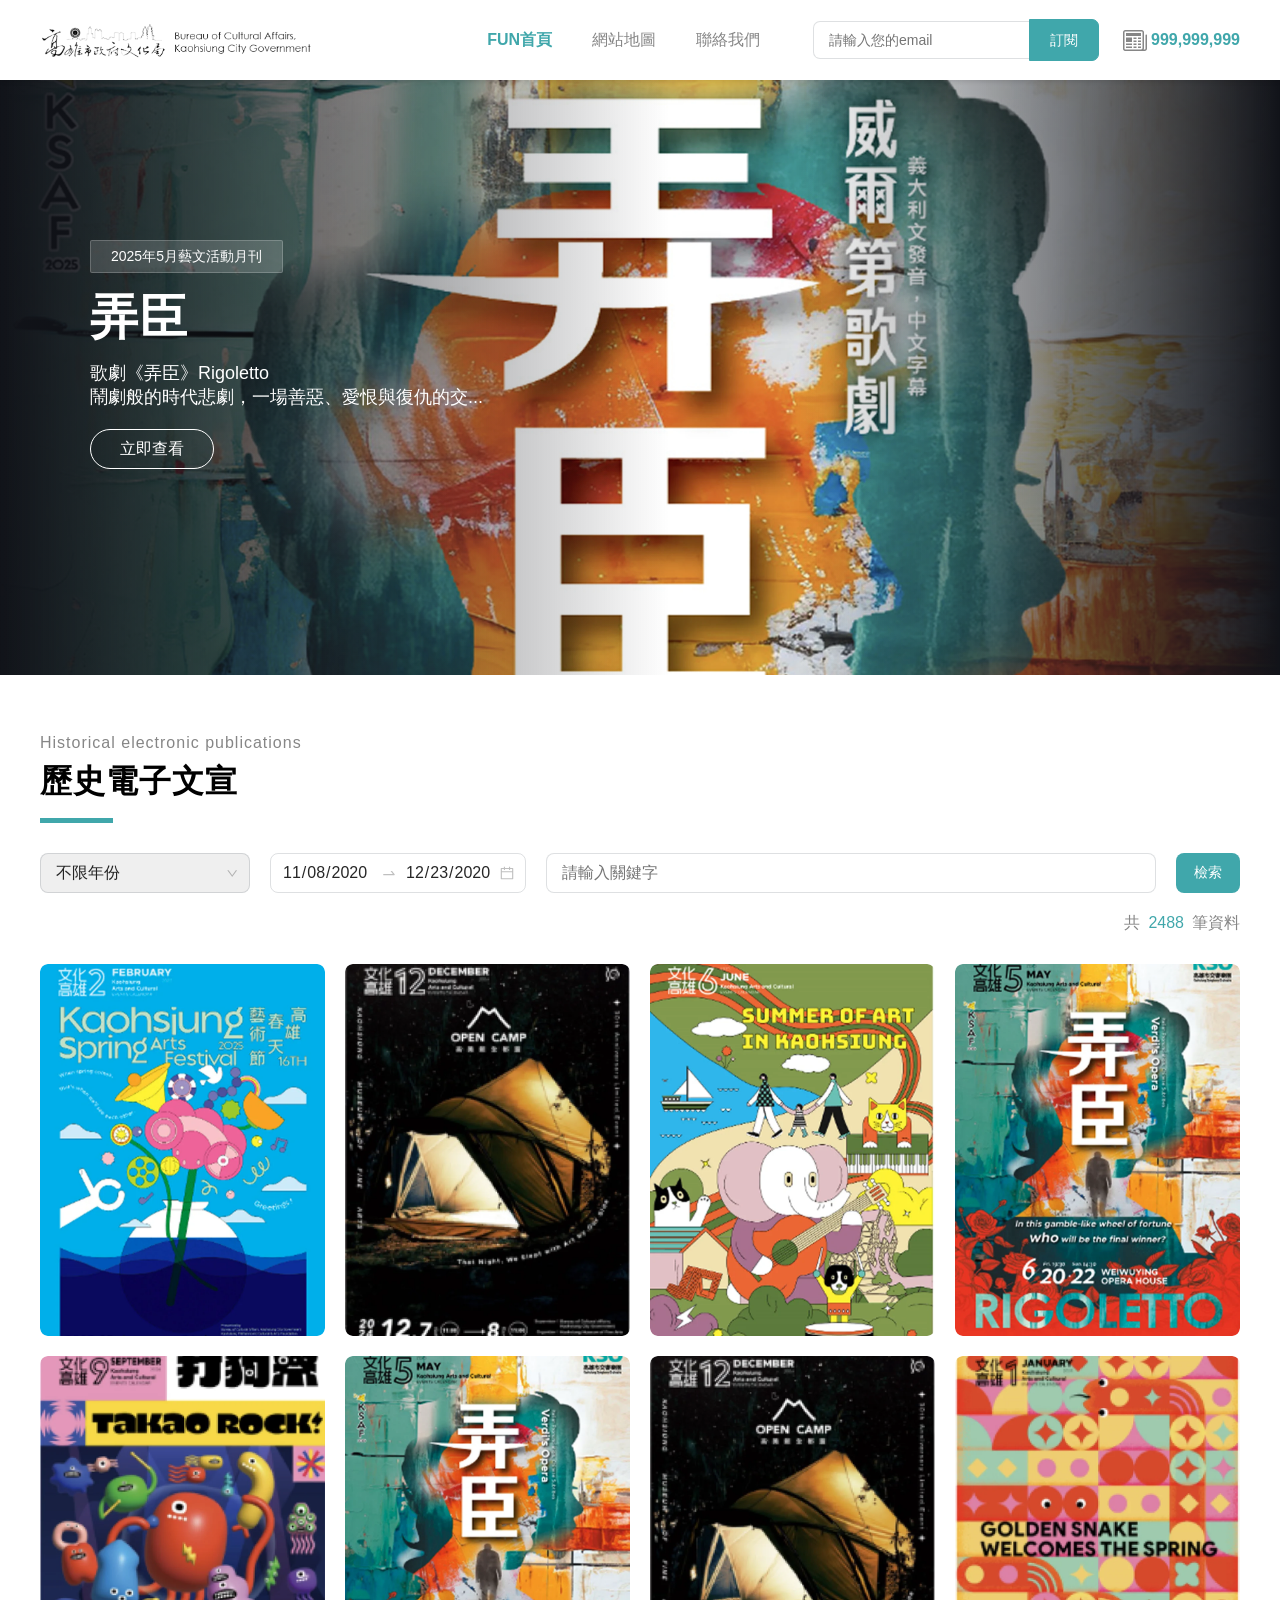
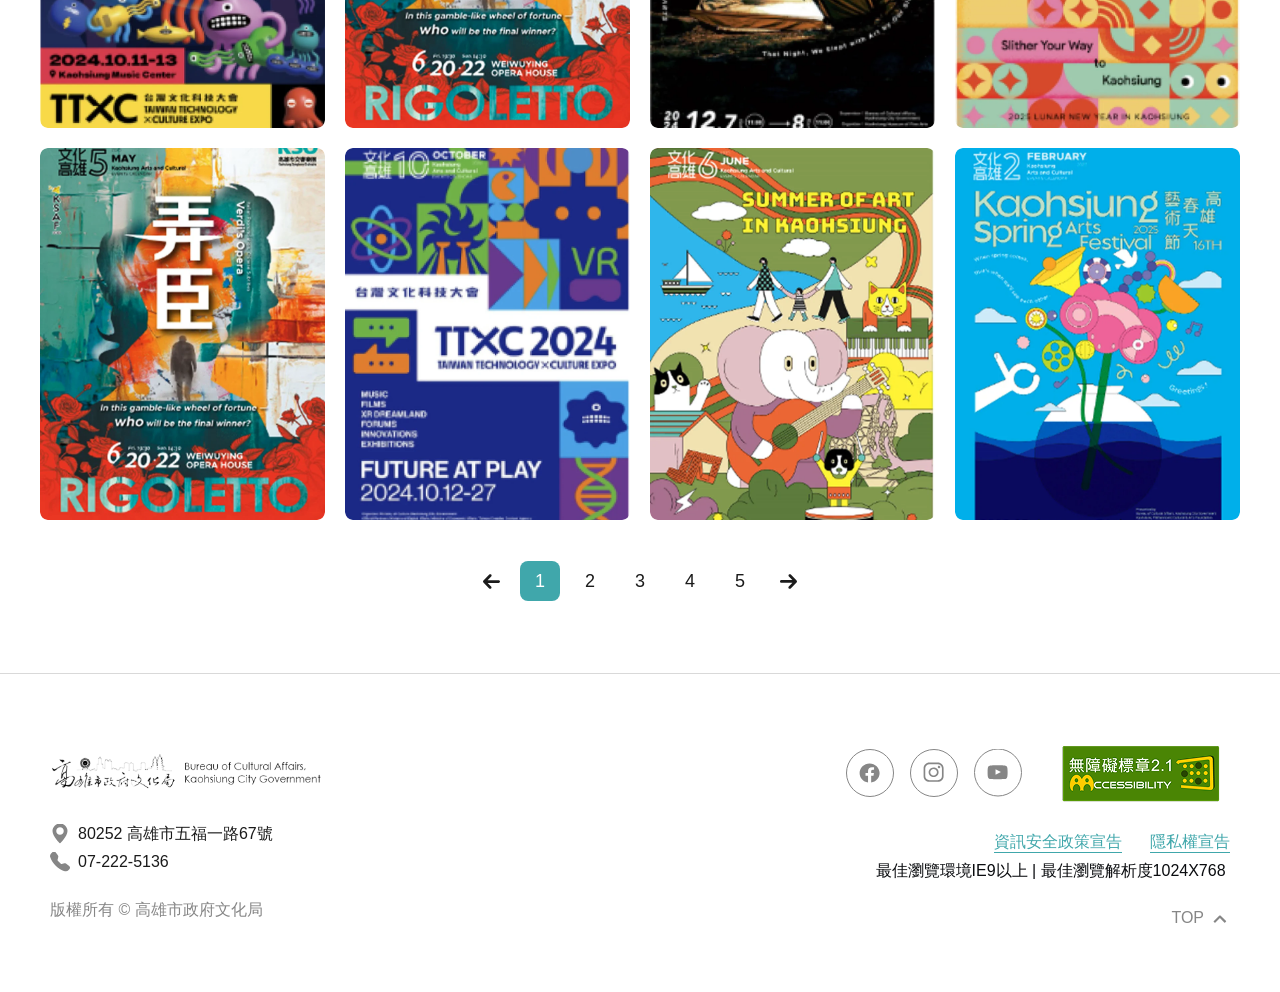
==== index.html @ 2464b33d "first commit" ====
<!DOCTYPE html>
<html lang="zh-Hant">
  <head>
    <meta charset="UTF-8">
    <meta http-equiv="X-UA-Compatible" content="IE=edge">
    <meta name="viewport" content="width=device-width, initial-scale=1.0">
    <!-- <link rel="icon" href="/assets/favicon.ico"> -->
    <title>高雄市政府文化局</title>
    <!-- 字體 -->
    <link rel="preconnect" href="https://fonts.googleapis.com">
    <link rel="preconnect" href="https://fonts.gstatic.com" crossorigin>
    <link href="https://fonts.googleapis.com/css2?family=Inter:ital,opsz,wght@0,14..32,100..900;1,14..32,100..900&family=Noto+Sans+TC:wght@100..900&display=swap" rel="stylesheet">
    <!-- 共用樣式 -->
    <link rel="stylesheet" href="/assets/css/style.css">
    <!-- swiper -->
    <link rel="stylesheet" href="/assets/css/swiper-bundle.min.css">
    <script src="/assets/js/swiper-bundle.min.js"></script>
  </head>
  <noscript>您的瀏覽器不支援JavaScript功能，若網頁功能無法正常使用時，請開啟瀏覽器JavaScript狀態</noscript>
  <body>
    <div class="hps_view">
      <!-- header -->
      <div class="main_header">
        <div class="header_container">
          <div class="header_logo">
            <a href="/">
              <img src="./assets/images/logo.webp" alt="高雄市政府文化局">
            </a>
          </div>
          <div class="header_right">
            <nav>
              <a class="header_right_text">FUN首頁</a>
              <a>網站地圖</a>
              <a>聯絡我們</a>
            </nav>
            <div class="header_right_button">
              <input type="text" placeholder="請輸入您的email">
              <button>訂閱</button>
            </div>
            <div class="header_right_newspaper">
              <img src="/assets/images/newspaper.svg" alt="">
              <p>999,999,999</p>
            </div>
          </div>
        </div>
        
      
        <!-- mobile menu -->
        
      </div>

      <!-- main -->
      <div class="index_main main">
        <!-- banner -->
        <div class="banner_container">
          <div class="banner_info">
            <div class="banner_info_content">
              <div class="info_type">2025年5月藝文活動月刊</div>
              <h1 class="info_title">弄臣</h1>
              <p class="info_content">歌劇《弄臣》Rigoletto<br>鬧劇般的時代悲劇，一場善惡、愛恨與復仇的交...</p>
              <button class="info_button">立即查看</button>
            </div>
            <div class="banner-pagination"></div>
          </div>
          <div class="banner-swiper">
            <div class="banner_swiper_wrapper swiper-wrapper">
              <div class="banner_swiper_slide swiper-slide">
                <img src="/assets/images/banner.webp" alt="banner">
              </div>
              <div class="banner_swiper_slide swiper-slide">
                <img src="/assets/images/banner.webp" alt="banner">
              </div>
              <div class="banner_swiper_slide swiper-slide">
                <img src="/assets/images/banner.webp" alt="banner">
              </div>
              <div class="banner_swiper_slide swiper-slide">
                <img src="/assets/images/banner.webp" alt="banner">
              </div>
              <div class="banner_swiper_slide swiper-slide">
                <img src="/assets/images/banner.webp" alt="banner">
              </div>
            </div>
          </div>
          <div class="banner_cover"></div>
        </div>
        <!-- main content -->
        <div class="main_content">
          <!-- title -->
          <div class="main_content_title">
            <p>Historical electronic publications</p>
            <h1>歷史電子文宣</h1>
            <div class="wire"></div>
          </div>
          <!-- search -->
          <div class="main_content_search">
            <div class="main_content_search_option">
              <select class="search_select" name="year" id="year">
                <option value="">不限年份</option>
                <option value="2020">2020</option>
                <option value="2021">2021</option>
                <option value="2022">2022</option>
                <option value="2023">2023</option>
                <option value="2024">2024</option>
                <option value="2025">2025</option>
              </select>
              <div class="search_date_range">
                <input class="search_date" name="start_date" id="start_date" type="date" value="2020-11-08">
                <img class="swap_icon" src="/assets/images/swap-right.svg" alt="swap">
                <input class="search_date" name="end_date" id="end_date" type="date" value="2020-12-23">
                <img class="calendar_icon" src="/assets/images/calendar.svg" alt="swap">
              </div>
              <input class="search_keyword" name="keyword" id="keyword" type="text" value="" placeholder="請輸入關鍵字">
              <button class="search_button">檢索</button>
            </div>
            <div class="main_content_search_total">
              共<span>2488</span>筆資料
            </div>
          </div>
          <!-- result list -->
          <div class="main_content_result">
            <div class="main_content_result_item">
              <img src="/assets/images/list_example_1.webp" alt="result_item">
              <div class="result_item_info">
                <div class="result_item_info_title">2025年5月藝文活動月刊</div>
                <div class="result_item_info_content">
                  <div class="result_item_info_content_col">
                    <img src="/assets/images/person-fill.svg" alt="date">
                    <p>114/05/28</p>
                  </div>
                  <div class="result_item_info_content_col">
                    <img src="/assets/images/newspaper-white.svg" alt="amount">
                    <p>200,000</p>
                  </div>
                </div>
                <button class="result_item_info_button">立即查看</button>
              </div>
            </div>
            <div class="main_content_result_item">
              <img src="/assets/images/list_example_5.webp" alt="result_item">
              <div class="result_item_info">
                <div class="result_item_info_title">2025年5月藝文活動月刊</div>
                <div class="result_item_info_content">
                  <div class="result_item_info_content_col">
                    <img src="/assets/images/person-fill.svg" alt="date">
                    <p>114/05/28</p>
                  </div>
                  <div class="result_item_info_content_col">
                    <img src="/assets/images/newspaper-white.svg" alt="amount">
                    <p>200,000</p>
                  </div>
                </div>
                <button class="result_item_info_button">立即查看</button>
              </div>
            </div>
            <div class="main_content_result_item">
              <img src="/assets/images/list_example_2.webp" alt="result_item">
              <div class="result_item_info">
                <div class="result_item_info_title">2025年5月藝文活動月刊</div>
                <div class="result_item_info_content">
                  <div class="result_item_info_content_col">
                    <img src="/assets/images/person-fill.svg" alt="date">
                    <p>114/05/28</p>
                  </div>
                  <div class="result_item_info_content_col">
                    <img src="/assets/images/newspaper-white.svg" alt="amount">
                    <p>200,000</p>
                  </div>
                </div>
                <button class="result_item_info_button">立即查看</button>
              </div>
            </div>
            <div class="main_content_result_item">
              <img src="/assets/images/list_example_3.webp" alt="result_item">
              <div class="result_item_info">
                <div class="result_item_info_title">2025年5月藝文活動月刊</div>
                <div class="result_item_info_content">
                  <div class="result_item_info_content_col">
                    <img src="/assets/images/person-fill.svg" alt="date">
                    <p>114/05/28</p>
                  </div>
                  <div class="result_item_info_content_col">
                    <img src="/assets/images/newspaper-white.svg" alt="amount">
                    <p>200,000</p>
                  </div>
                </div>
                <button class="result_item_info_button">立即查看</button>
              </div>
            </div>
            <div class="main_content_result_item">
              <img src="/assets/images/list_example_4.webp" alt="result_item">
              <div class="result_item_info">
                <div class="result_item_info_title">2025年5月藝文活動月刊</div>
                <div class="result_item_info_content">
                  <div class="result_item_info_content_col">
                    <img src="/assets/images/person-fill.svg" alt="date">
                    <p>114/05/28</p>
                  </div>
                  <div class="result_item_info_content_col">
                    <img src="/assets/images/newspaper-white.svg" alt="amount">
                    <p>200,000</p>
                  </div>
                </div>
                <button class="result_item_info_button">立即查看</button>
              </div>
            </div>
            <div class="main_content_result_item">
              <img src="/assets/images/list_example_3.webp" alt="result_item">
              <div class="result_item_info">
                <div class="result_item_info_title">2025年5月藝文活動月刊</div>
                <div class="result_item_info_content">
                  <div class="result_item_info_content_col">
                    <img src="/assets/images/person-fill.svg" alt="date">
                    <p>114/05/28</p>
                  </div>
                  <div class="result_item_info_content_col">
                    <img src="/assets/images/newspaper-white.svg" alt="amount">
                    <p>200,000</p>
                  </div>
                </div>
                <button class="result_item_info_button">立即查看</button>
              </div>
            </div>
            <div class="main_content_result_item">
              <img src="/assets/images/list_example_5.webp" alt="result_item">
              <div class="result_item_info">
                <div class="result_item_info_title">2025年5月藝文活動月刊</div>
                <div class="result_item_info_content">
                  <div class="result_item_info_content_col">
                    <img src="/assets/images/person-fill.svg" alt="date">
                    <p>114/05/28</p>
                  </div>
                  <div class="result_item_info_content_col">
                    <img src="/assets/images/newspaper-white.svg" alt="amount">
                    <p>200,000</p>
                  </div>
                </div>
                <button class="result_item_info_button">立即查看</button>
              </div>
            </div>
            <div class="main_content_result_item">
              <img src="/assets/images/list_example_6.webp" alt="result_item">
              <div class="result_item_info">
                <div class="result_item_info_title">2025年5月藝文活動月刊</div>
                <div class="result_item_info_content">
                  <div class="result_item_info_content_col">
                    <img src="/assets/images/person-fill.svg" alt="date">
                    <p>114/05/28</p>
                  </div>
                  <div class="result_item_info_content_col">
                    <img src="/assets/images/newspaper-white.svg" alt="amount">
                    <p>200,000</p>
                  </div>
                </div>
                <button class="result_item_info_button">立即查看</button>
              </div>
            </div>
            <div class="main_content_result_item">
              <img src="/assets/images/list_example_3.webp" alt="result_item">
              <div class="result_item_info">
                <div class="result_item_info_title">2025年5月藝文活動月刊</div>
                <div class="result_item_info_content">
                  <div class="result_item_info_content_col">
                    <img src="/assets/images/person-fill.svg" alt="date">
                    <p>114/05/28</p>
                  </div>
                  <div class="result_item_info_content_col">
                    <img src="/assets/images/newspaper-white.svg" alt="amount">
                    <p>200,000</p>
                  </div>
                </div>
                <button class="result_item_info_button">立即查看</button>
              </div>
            </div>
            <div class="main_content_result_item">
              <img src="/assets/images/list_example_7.webp" alt="result_item">
              <div class="result_item_info">
                <div class="result_item_info_title">2025年5月藝文活動月刊</div>
                <div class="result_item_info_content">
                  <div class="result_item_info_content_col">
                    <img src="/assets/images/person-fill.svg" alt="date">
                    <p>114/05/28</p>
                  </div>
                  <div class="result_item_info_content_col">
                    <img src="/assets/images/newspaper-white.svg" alt="amount">
                    <p>200,000</p>
                  </div>
                </div>
                <button class="result_item_info_button">立即查看</button>
              </div>
            </div>
            <div class="main_content_result_item">
              <img src="/assets/images/list_example_2.webp" alt="result_item">
              <div class="result_item_info">
                <div class="result_item_info_title">2025年5月藝文活動月刊</div>
                <div class="result_item_info_content">
                  <div class="result_item_info_content_col">
                    <img src="/assets/images/person-fill.svg" alt="date">
                    <p>114/05/28</p>
                  </div>
                  <div class="result_item_info_content_col">
                    <img src="/assets/images/newspaper-white.svg" alt="amount">
                    <p>200,000</p>
                  </div>
                </div>
                <button class="result_item_info_button">立即查看</button>
              </div>
            </div>
            <div class="main_content_result_item">
              <img src="/assets/images/list_example_1.webp" alt="result_item">
              <div class="result_item_info">
                <div class="result_item_info_title">2025年5月藝文活動月刊</div>
                <div class="result_item_info_content">
                  <div class="result_item_info_content_col">
                    <img src="/assets/images/person-fill.svg" alt="date">
                    <p>114/05/28</p>
                  </div>
                  <div class="result_item_info_content_col">
                    <img src="/assets/images/newspaper-white.svg" alt="amount">
                    <p>200,000</p>
                  </div>
                </div>
                <button class="result_item_info_button">立即查看</button>
              </div>
            </div>
          </div>

          <!-- pagination -->
          <div class="common_pagination">
            <a href="javascript:;" class="prev_page">
              <img src="/assets/images/prev.svg" alt="arrow">
            </a>
            <a href="javascript:;" class="active">1</a>
            <a href="javascript:;">2</a>
            <a href="javascript:;">3</a>
            <a href="javascript:;">4</a>
            <a href="javascript:;">5</a>
            <a href="javascript:;" class="next_page">
              <img src="/assets/images/next.svg" alt="arrow">
            </a>
          </div>
        </div>
      </div>
      
      <!-- footer -->
      <div class="main_footer">
        <div class="main_footer_container">
          <!-- left -->
          <div class="main_footer_left">
            <a href="/"><img class="main_footer_left_logo" src="/assets/images/logo.webp" alt="logo"></a>
            <div class="main_footer_left_info">
              <a href="https://maps.app.goo.gl/xng8h5YG975ax1Xh9" target="_blank" class="main_footer_left_info_item">
                <img src="/assets/images/map.svg" alt="location">
                <p>80252 高雄市五福一路67號</p>
              </a>
              <a href="tel:07-222-5136" class="main_footer_left_info_item">
                <img src="/assets/images/telephone.svg" alt="phone">
                <p>07-222-5136</p>
              </a>
            </div>
            <p class="main_footer_left_copyright">版權所有 © 高雄市政府文化局</p>
          </div>
          <!-- right -->
          <div class="main_footer_right">
            <div class="platform">
              <a href="javascript:;" target="_blank"><img src="/assets/images/fb.svg" alt="facebook"></a>
              <a href="javascript:;" target="_blank"><img src="/assets/images/ig.svg" alt="instagram"></a>
              <a href="javascript:;" target="_blank"><img src="/assets/images/youtube.svg" alt="youtube"></a>
              <a href="javascript:;" target="_blank"><img src="/assets/images/AA.png" alt="aa" class="aa_logo"></a>
            </div>
            <div>
              <div class="link">
                <a href="javascript:;">資訊安全政策宣告</a>
                <a href="javascript:;">隱私權宣告</a>
              </div>
              <div class="ps">最佳瀏覽環境IE9以上 | 最佳瀏覽解析度1024X768 </div>
            </div>
            <a class="back_top" href="javascript:;" onclick="backToTop()">
              TOP
              <img src="/assets/images/angle-up.svg" alt="back_top">
            </a>
          </div>
        </div>
      </div>
    </div>
    <script>
      // Banner 輪播圖
      var BannerSwiper = new Swiper ('.banner-swiper', {
        loop: true,
        autoplay: true,
        allowTouchMove: false,
        speed: 1000,
        delay: 5000,
        pagination: {
          el: '.banner-pagination',
          clickable:true
        },
      }) 
    </script>
    <!-- jquery  -->
    <script src="https://code.jquery.com/jquery-3.6.3.min.js" integrity="sha256-pvPw+upLPUjgMXY0G+8O0xUf+/Im1MZjXxxgOcBQBXU=" crossorigin="anonymous"></script>
    <!-- 共用方法 -->
    <script src="/assets/js/common.js"></script>
  </body>
</html>
---- assets/css/style.css ----
@font-face {
  font-family: NotoSansTC;
  src: url('../font/NotoSansTC.ttf');
}

html{
  overflow-x: hidden;
  scroll-behavior: smooth;
  font-size: 1rem;
}

* {
  margin: 0;
  padding: 0;
  box-sizing: border-box;
  font-family: 'NotoSansTC',  sans-serif;
  color: #101211;
  
}

img {
  width: 100%;
  vertical-align: middle;
  object-fit: cover;
}
input,select{
  user-select: none;
  outline: none;
}
button{
  outline: none;
  border: none;
  box-shadow: none;
  background: none;
}

a, .cursor,button{
  user-select: none;
  cursor: pointer;
  text-decoration: none;
}
a:hover, .cursor:hover, button:hover{
  opacity: .8;
}
a:active, .cursor:active, button:active{
  opacity: .6;
}

.hps_view {
  width: 100%;
  margin: auto;
  background-color: #fff;
  min-height: 100vh;
  display: flex;
  flex-direction: column;
}
.headerView{
  position: sticky;
  top: 0;
  left: 0;
  z-index: 99;
}

.limit_width{
  width: 100%;
  max-width: 110rem;  
  margin: 0 auto;
}

@media (max-width: 1830px) {
  .limit_width{
    width: calc(100% - 3.75rem);
    margin: 0 1.875rem;
  } 
}
@media (max-width: 768px) {
  .limit_width{
    width: calc(100% - 2rem);
    margin: 0 1rem;
  } 
}

/* animation */
@-webkit-keyframes fadeInDown {
  from {
    transform: translate3d(0, -100%, 0);
  }
  to {
    transform: translate3d(0, 0, 0);
  }
}

@keyframes fadeInDown {
  from {
    transform: translate3d(0, -100%, 0);
  }
  to {
    transform: translate3d(0, 0, 0);
  }
}
.fadeInDown {
  -webkit-animation-name: fadeInDown;
  animation-name: fadeInDown;
  -webkit-animation-duration: 0.5s;
  animation-duration: 0.5s;
  -webkit-animation-fill-mode: both;
  animation-fill-mode: both;
}

@-webkit-keyframes fadeOutDown {
  from {
    transform: translate3d(0, 0, 0);
  }
  to {
    transform: translate3d(0, -100%, 0);
  }
}

@keyframes fadeOutDown {
  from {
    transform: translate3d(0, 0, 0);
  }
  to {
    transform: translate3d(0, -100%, 0);
  }
}
.fadeOutDown {
  -webkit-animation-name: fadeOutDown;
  animation-name: fadeOutDown;
  -webkit-animation-duration: 0.5s;
  animation-duration: 0.5s;
  -webkit-animation-fill-mode: both;
  animation-fill-mode: both;
}


/* header */
.main_header{
  position: sticky;
  box-shadow: 0px 2px 4px 0px rgba(0, 0, 0, 0.10);
  width: 100%;
  top: 0;
  z-index: 99;
  background-color: #fff;
}
.header_container{
  padding: 17.5px 40px;
  width: 100%;
  margin: 0 auto;
  max-width: 1440px;
  display: flex;
  align-items: center;
  justify-content: space-between;
}
.header_logo{
  width: 273px;
}
.header_right{
  display: flex;
  align-items: center;
}
.header_right nav{
  display: flex;
  gap: 40px;
}
.header_right nav a{
  font-size: 16px;
  line-height: 22px;
  font-weight: 400;
  letter-spacing: -2%;
  color: #868686;
}
.header_right .header_right_text{
  font-size: 16px;
  line-height: 22px;
  font-weight: 700;
  color: #40A7AB;
}
.header_right .header_right_button{
  display: flex;
  margin: 0 24px 0 53px;
  width: 286px;
  border-radius: 8px;
  justify-content: space-between;
  background: #FFFFFF1A;
  align-items: center;

}
.header_right .header_right_button input{
  border: none;
  padding: 10px 15px;
  font-size: 14px;
  font-weight: 500;
  line-height: 100%;
  border: 1px solid #27344126;
  border-right: none;
  flex: 1;
  border-radius: 7px 0 0 7px;
}
.header_right .header_right_button button{
  border: none;  
  background: #40A7AB;
  padding: 10px 15px;
  border-radius: 0 7px 7px 0;
  font-size: 14px;
  font-weight: 500;
  line-height: 100%;
  color: #FFFFFF;
  width: 70px;
  height: 42px;
  border: 1px solid #40A7AB;
}
.header_right .header_right_newspaper{
  display: flex;
  gap: 4px;
  align-items: center;
}
.header_right .header_right_newspaper img{
  width: 24px;
  height: 24px;
}
.header_right .header_right_newspaper p{
  font-size: 16px;
  line-height: 100%;
  font-weight: 700;
  color: #40A7AB;
}








/* main */
.main_content{
  max-width: 1200px;
  margin: 0 auto;
  padding: 60px 0;
}
.banner_container{
  position: relative;
  user-select: none;
  max-height: 750px;
  overflow: hidden;
}
.banner_info{
  position: absolute;
  top: 0;
  left: 0;
  width: 669px;
  height: 100%;
  background: linear-gradient(270deg, rgba(17, 19, 25, 0) 0%, #111319 100%);
  z-index: 2;
  padding-left: 90px;
  padding-top: 160px;
}
.banner_info_content{
  color: #FFFFFF;
  display: flex;
  flex-direction: column;
  gap: 20px;
  margin-bottom: 98px;
  width: 400px;
}
.banner_info_content .info_type{
  font-size: 14px;
  font-weight: 500;
  line-height: 31px;
  padding: 0 20px;
  width: fit-content;
  color: #FFFFFF;
  background: rgba(255, 255, 255, 0.16);
  border-radius: 2px;
  border: 1px solid rgba(255, 255, 255, 0.2);
}
.banner_info_content .info_title{
  font-size: 48px;
  line-height: 48px;
  font-weight: 600;
  letter-spacing: 1px;
  color: #FFFFFF;
}
.banner_info_content .info_content{  
  font-size: 18px;
  font-weight: 500;
  color: #FFFFFF;
}
.banner_info_content .info_button{
  width: 124px;
  height: 40px;
  border-radius: 50px;
  border: 1px solid #FFFFFF;
  background: transparent;
  color: #FFFFFF;
  font-size: 16px;
  font-weight: 500;
}
.banner_cover{
  position: absolute;
  top: 0;
  right: 0;
  width: 482px;
  height: 100%;
  background: linear-gradient(90deg, rgba(17, 19, 25, 0) 0%, #111319 100%);
  z-index: 2;
}

.banner-pagination .swiper-pagination-bullet{
  opacity: 1;
  background: rgba(255, 255, 255, 0.3);
  border-radius: 4px;
}
.banner-pagination .swiper-pagination-bullet-active{
  background: #40A7AB;
  width: 16px;
}





.main_content .main_content_title{
  margin-bottom: 30px;
}
.main_content .main_content_title  p{
  font-size: 16px;
  line-height: 100%;
  font-weight: 400;
  letter-spacing: 1px;
  color: #868686;
}
.main_content .main_content_title h1{
  font-size: 32px;
  line-height: 44px;
  font-weight: 600;
  letter-spacing: 1px;
  color: #000000;
  margin: 8px 0 15px;
}
.main_content .main_content_title .wire{
  width: 73px;
  height: 5px;
  background: #40A7AB;
}


.main_content .main_content_search{

}
.main_content .main_content_search_option{
  display: flex;
  gap: 20px;
  align-items: center;
  justify-content: space-between;
}
.main_content .main_content_search_option input,.main_content .main_content_search_option select{
  border: 1px solid #27344126;
  border-radius: 8px;
  padding: 0 15px;
  appearance: none;
  font-size: 16px;
  height: 40px;
  color: rgba(0, 0, 0, 0.85);
}

.main_content .main_content_search_option select {
  background-image: url('../images/angle-down.svg');
  background-repeat: no-repeat;
  background-position: right 12px center;
  background-size: 16px;
}
.main_content .main_content_search_option .search_select{
  min-width: 210px;
}

.main_content .main_content_search_option .search_date_range{
  display: flex;
  align-items: center;
  justify-content: center;
  border: 1px solid #27344126;
  border-radius: 8px;
  height: 40px;
  width: 256px;
}
.main_content .main_content_search_option .search_date_range .swap_icon{
  width: 16px;
  height: 16px;
  margin: 0 8px;
}
.main_content .main_content_search_option .search_date_range .calendar_icon{
  width: 14px;
  margin-left: 4px;
}
.main_content .main_content_search_option .search_date_range input{
  border: none;
  padding: 0;
  appearance: none;
  width: 91px;
  height: 38px;
}
.main_content .main_content_search_option .search_keyword{
  flex: 1;
}
.search_button{
  width: 64px;
  height: 40px;
  border-radius: 8px;
  background: #40A7AB;
  color: #FFFFFF;
  font-size: 14px;
  font-weight: 500;
}
input[type="date"]::-webkit-calendar-picker-indicator {
  opacity: 0;
  display: none;
}
.main_content_search .main_content_search_total{
  font-size: 16px;
  color: #868686;
  width: fit-content;
  margin: 20px 0 0 auto;
}
.main_content_search .main_content_search_total span{
  color: #40A7AB;
  margin: 0 8px;
}

.main_content_result{
  margin: 30px 0;
  display: grid;
  grid-template-columns: repeat(4, 1fr);
  gap: 20px;
}
.main_content_result .main_content_result_item{
  border-radius: 8px;
  position: relative;
  overflow: hidden;
}
.main_content_result .main_content_result_item .result_item_info{
  position: absolute;
  bottom: 0;
  left: 0;
  width: 100%;
  height: 100%;
  background: rgba(0, 0, 0, 0.5);
  z-index: 2;
  display: none;
  flex-direction: column;
  align-items: center;
  justify-content: center;
  gap: 10px;
}
.main_content_result .main_content_result_item .result_item_info .result_item_info_title{
  font-size: 16px;
  line-height: 24px;
  font-weight: 700;
  color: #FFFFFF;
}

.main_content_result .main_content_result_item .result_item_info .result_item_info_content{
  display: flex;
  align-items: center;
  justify-content: center;
  gap: 4px;
}
.main_content_result .main_content_result_item .result_item_info .result_item_info_content img {
  width: 20px;
  height: 20px;
}
.main_content_result .main_content_result_item .result_item_info .result_item_info_content p {
  flex: 1;
  text-align: center;
  font-size: 12px;
  font-weight: 500;
  color: #FFFFFF;
}
.main_content_result .main_content_result_item .result_item_info .result_item_info_content .result_item_info_content_col{
  display: flex;
  align-items: center;
  justify-content: center;
  gap: 4px;
  font-size: 16px;
  line-height: 100%;
  font-weight: 500;
  color: #FFFFFF;
  width: 100px;
}
.main_content_result .main_content_result_item .result_item_info .result_item_info_button{
  width: 124px;
  margin: 10px auto 0;
  height: 40px;
  border-radius: 100px;
  border: 1px solid #FFFFFF;
  background: rgba(64, 167, 171, 0.2);
  color: #FFFFFF;
}
.main_content_result .main_content_result_item:hover .result_item_info{
  display: flex;
}



/* pagination */
.common_pagination{
  display: flex;
  align-items: center;
  justify-content: center;
  gap: 10px;
  height: 63px;
}
.common_pagination a{
  width: 40px;
  height: 40px;
  font-size: 18px;
  line-height: 100%;
  font-weight: 500;
  display: flex;
  align-items: center;
  justify-content: center;
  color: #1B1B1B;
  border-radius: 8px
}
.common_pagination a.active{
  background-color: #40A7AB;
  color: #fff;
}
.common_pagination .prev_page, .common_pagination .next_page{
  width: 37px;
}

.main_footer{
  border-top: 1px solid #D9D9D9;
  width: 100%;
}
.main_footer_container{
  width: 100%;
  max-width: 1440px;
  margin: 0 auto;

  padding: 64px 50px;
  display: flex;
  align-items: center;
  justify-content: space-between;
}
.main_footer .main_footer_left{
  display: flex;
  align-items: flex-start;
  flex-direction: column;
  gap: 30px;
}
.main_footer .main_footer_left .main_footer_left_logo{
  width: 273px;
}
.main_footer .main_footer_left .main_footer_left_info{
  display: flex;
  flex-direction: column;
  gap: 8px;
}
.main_footer .main_footer_left .main_footer_left_info_item{
  display: flex;
  align-items: center;
  gap: 8px;
}
.main_footer .main_footer_left .main_footer_left_info_item img{
  width: 20px;
  height: 20px;
}
.main_footer .main_footer_left .main_footer_left_info_item p{
  font-size: 16px;
  line-height: 100%;
  font-weight: 500;
  color: #1B1B1B;
}
.main_footer .main_footer_left .main_footer_left_copyright{
  font-size: 16px;
  line-height: 100%;
  color: #868686;
}

.main_footer .main_footer_right{
  display: flex;
  align-items: flex-end;
  flex-direction: column;
  gap: 26px;
}
.main_footer .main_footer_right .platform{
  display: flex;
  align-items: center;
  gap: 16px;
}
.main_footer .main_footer_right .platform img{
  width: 48px;
  height: 48px;
}
.main_footer .main_footer_right .platform .aa_logo{
  width: 182px;
  height: 70px;
  margin-left: 10px;
}
.main_footer .main_footer_right .link{
  display: flex;
  align-items: flex-end;
  justify-content: flex-end;
  gap: 28px;
  margin-bottom: 8px;
  width: 100%;
}
.main_footer .main_footer_right .link a{
  font-size: 16px;
  font-weight: 500;
  line-height: 100%;
  color: #40A7AB;
  padding-bottom: 2px;
  border-bottom: 1px solid #40A7AB;
}
.main_footer .main_footer_right .ps{
  font-size: 16px;
  font-weight: 500;
  color: #0A0C0F;
}
.main_footer .main_footer_right .back_top{
  display: flex;
  align-items: center;
  color: #868686;
  font-size: 16px;
  font-weight: 500;
  gap: 6px;
}
.main_footer .main_footer_right .back_top img {
  width: 20px;
  height: 20px;
}
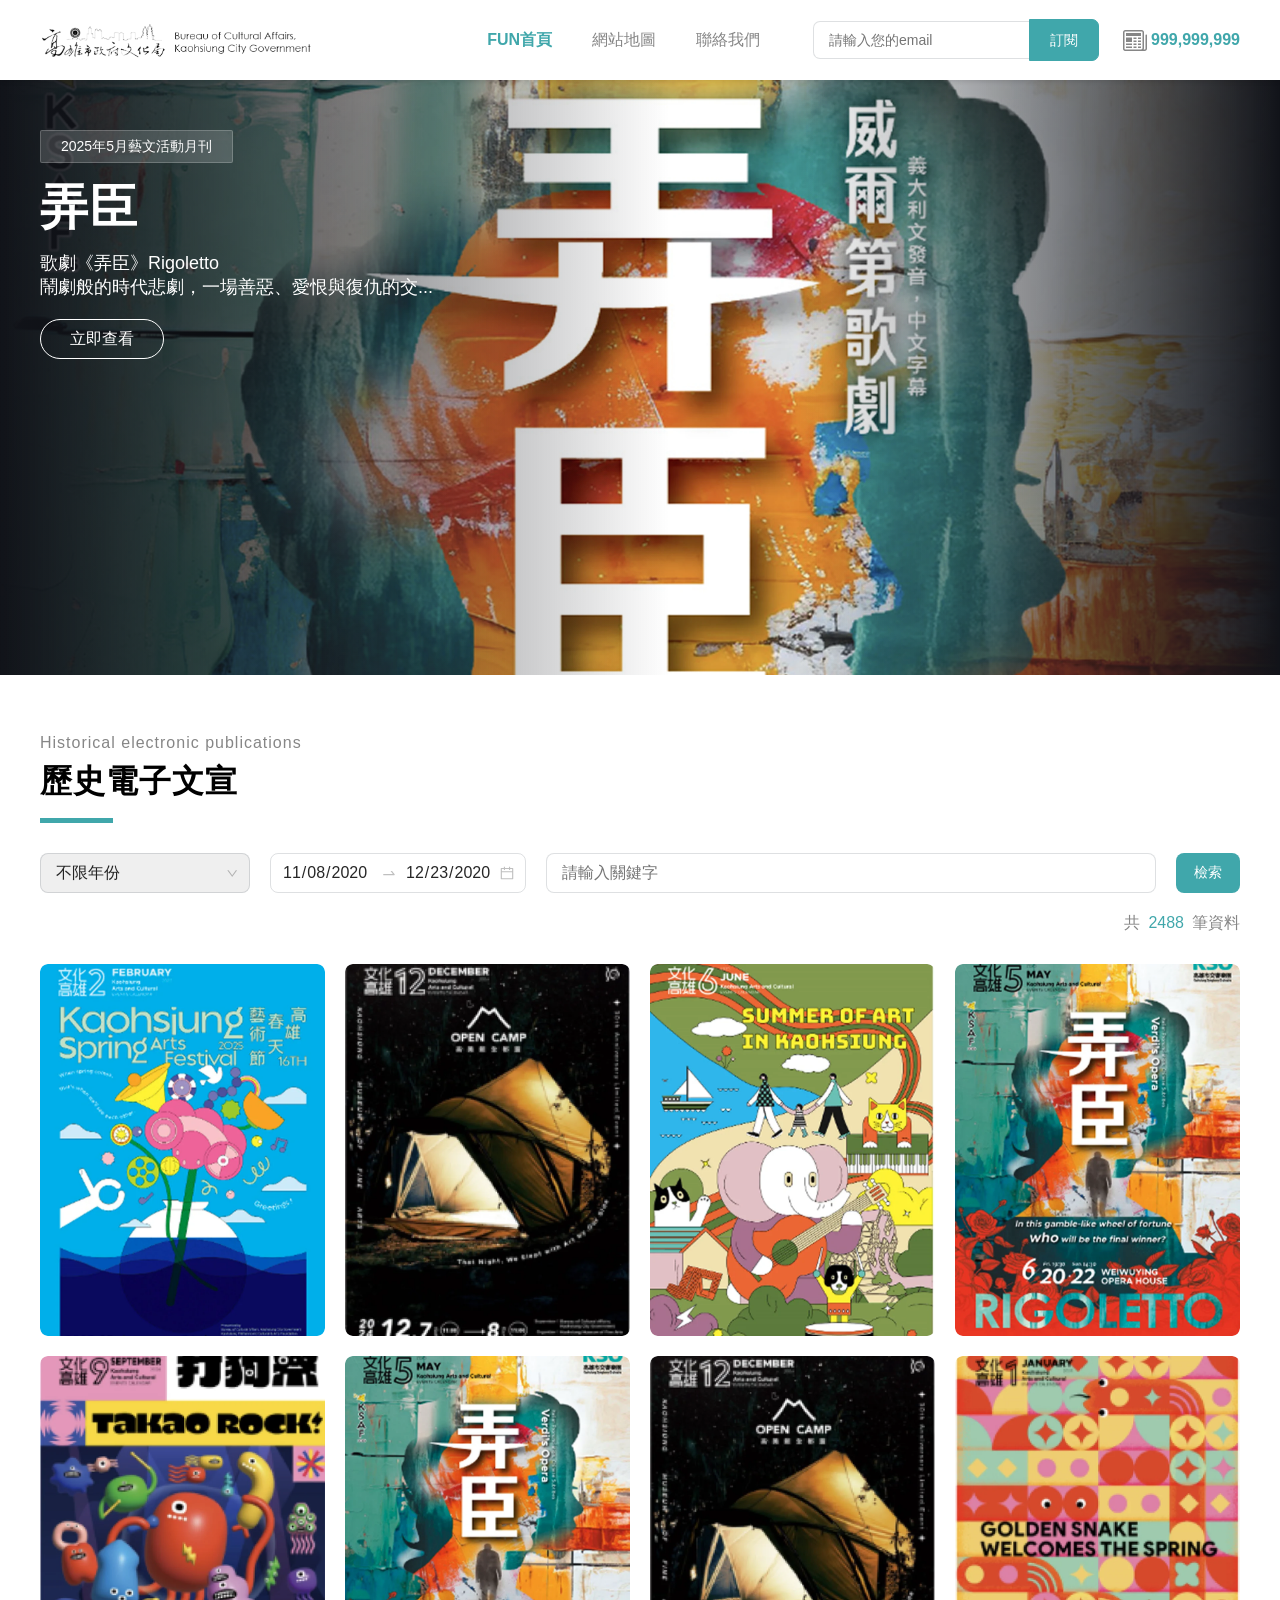
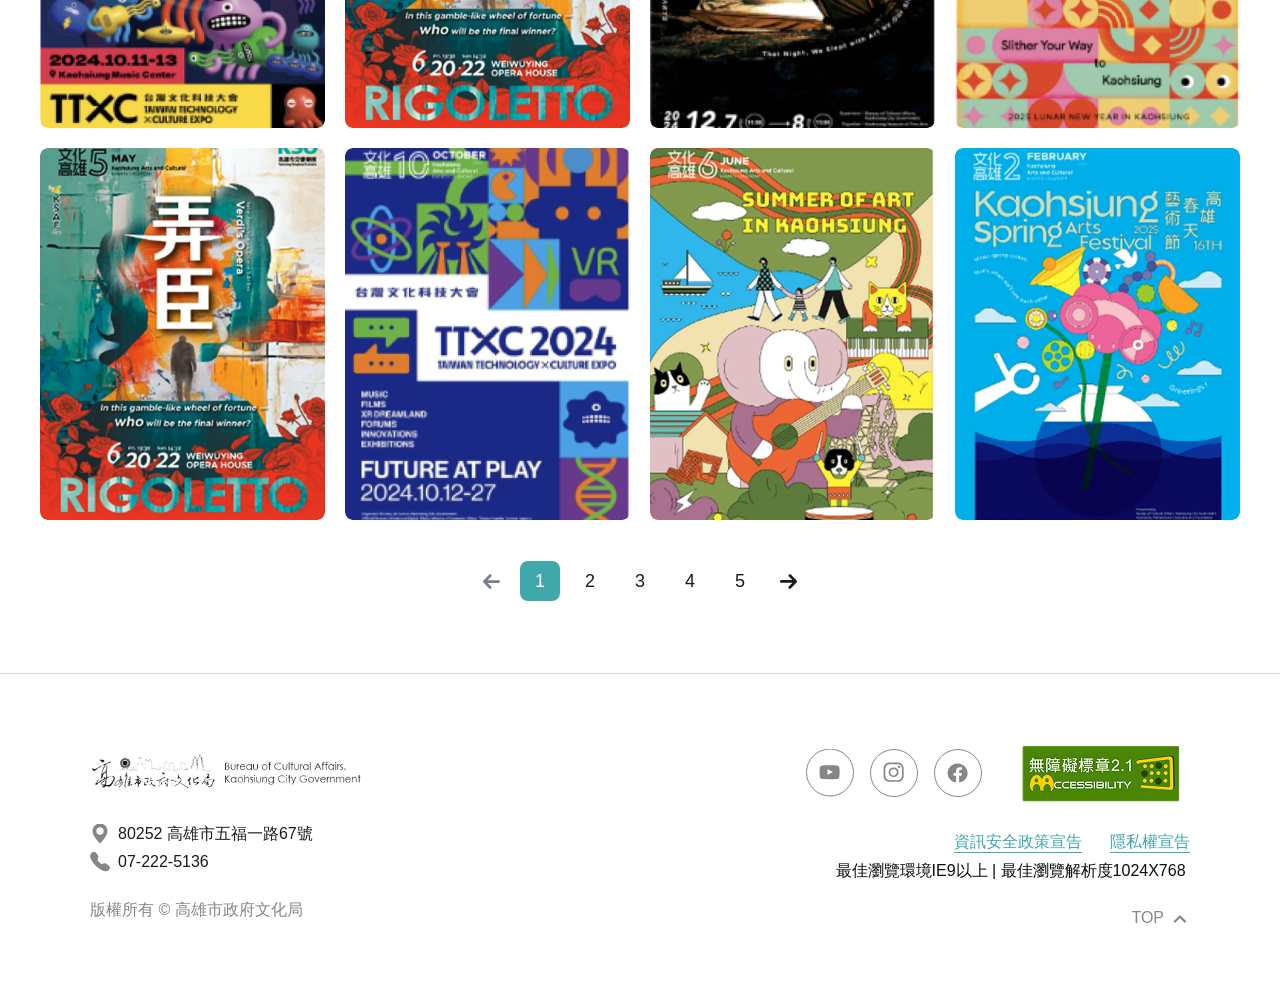
==== commit 3c3cebd6: "update" ====
--- a/index.html
+++ b/index.html
@@ -29,24 +29,42 @@
           </div>
           <div class="header_right">
             <nav>
-              <a class="header_right_text">FUN首頁</a>
+              <a class="active">FUN首頁</a>
               <a>網站地圖</a>
               <a>聯絡我們</a>
             </nav>
-            <div class="header_right_button">
+            <div class="desktop_email">
               <input type="text" placeholder="請輸入您的email">
               <button>訂閱</button>
             </div>
-            <div class="header_right_newspaper">
+            <div class="desktop_newspaper">
               <img src="/assets/images/newspaper.svg" alt="">
               <p>999,999,999</p>
             </div>
           </div>
+          <a href="javascript:;" onclick="turnMobileMenu()" class="header_right_mobile">
+            <img src="/assets/images/menu.svg" alt="menu">
+          </a>
         </div>
         
       
         <!-- mobile menu -->
-        
+        <div class="mobile_menu" id="mobile_menu">
+          <nav>
+            <a class="active">FUN首頁</a>
+            <a>網站地圖</a>
+            <a>聯絡我們</a>
+          </nav>
+         
+          <div class="mobile_newspaper">
+            <img src="/assets/images/newspaper.svg" alt="">
+            <p>999,999,999</p>
+          </div>
+          <div class="mobile_email">
+            <input type="text" placeholder="請輸入您的email">
+            <button>訂閱</button>
+          </div>
+        </div>
       </div>
 
       <!-- main -->
@@ -112,8 +130,9 @@
               <input class="search_keyword" name="keyword" id="keyword" type="text" value="" placeholder="請輸入關鍵字">
               <button class="search_button">檢索</button>
             </div>
-            <div class="main_content_search_total">
-              共<span>2488</span>筆資料
+            <div class="main_content_search_total_container">
+              <button class="search_button">檢索</button>
+              <div class="main_content_search_total">共<span>2488</span>筆資料</div>
             </div>
           </div>
           <!-- result list -->
@@ -327,7 +346,7 @@
           <!-- pagination -->
           <div class="common_pagination">
             <a href="javascript:;" class="prev_page">
-              <img src="/assets/images/prev.svg" alt="arrow">
+              <img src="/assets/images/prev-gray.svg" alt="arrow">
             </a>
             <a href="javascript:;" class="active">1</a>
             <a href="javascript:;">2</a>
@@ -338,6 +357,13 @@
               <img src="/assets/images/next.svg" alt="arrow">
             </a>
           </div>
+
+
+          <!-- back to top -->
+          <a class="back_top mobile_back_top" href="javascript:;" onclick="backToTop()">
+            TOP
+            <img src="/assets/images/angle-up.svg" alt="back_top">
+          </a>
         </div>
       </div>
       
@@ -362,9 +388,9 @@
           <!-- right -->
           <div class="main_footer_right">
             <div class="platform">
-              <a href="javascript:;" target="_blank"><img src="/assets/images/fb.svg" alt="facebook"></a>
+              <a href="javascript:;" target="_blank"><img src="/assets/images/youtube.svg" alt="youtube"></a>
               <a href="javascript:;" target="_blank"><img src="/assets/images/ig.svg" alt="instagram"></a>
-              <a href="javascript:;" target="_blank"><img src="/assets/images/youtube.svg" alt="youtube"></a>
+              <a href="javascript:;" target="_blank"><img src="/assets/images/fb.svg" alt="facebook"></a>              
               <a href="javascript:;" target="_blank"><img src="/assets/images/AA.png" alt="aa" class="aa_logo"></a>
             </div>
             <div>
@@ -387,7 +413,6 @@
       var BannerSwiper = new Swiper ('.banner-swiper', {
         loop: true,
         autoplay: true,
-        allowTouchMove: false,
         speed: 1000,
         delay: 5000,
         pagination: {
--- a/assets/css/style.css
+++ b/assets/css/style.css
@@ -1,4 +1,3 @@
-
 @font-face {
   font-family: NotoSansTC;
   src: url('../font/NotoSansTC.ttf');
@@ -62,24 +61,6 @@
   z-index: 99;
 }
 
-.limit_width{
-  width: 100%;
-  max-width: 110rem;  
-  margin: 0 auto;
-}
-
-@media (max-width: 1830px) {
-  .limit_width{
-    width: calc(100% - 3.75rem);
-    margin: 0 1.875rem;
-  } 
-}
-@media (max-width: 768px) {
-  .limit_width{
-    width: calc(100% - 2rem);
-    margin: 0 1rem;
-  } 
-}
 
 /* animation */
 @-webkit-keyframes fadeInDown {
@@ -171,13 +152,13 @@
   letter-spacing: -2%;
   color: #868686;
 }
-.header_right .header_right_text{
+.header_right nav a.active{
   font-size: 16px;
   line-height: 22px;
   font-weight: 700;
   color: #40A7AB;
 }
-.header_right .header_right_button{
+.header_right .desktop_email{
   display: flex;
   margin: 0 24px 0 53px;
   width: 286px;
@@ -187,7 +168,7 @@
   align-items: center;
 
 }
-.header_right .header_right_button input{
+.header_right .desktop_email input{
   border: none;
   padding: 10px 15px;
   font-size: 14px;
@@ -198,7 +179,7 @@
   flex: 1;
   border-radius: 7px 0 0 7px;
 }
-.header_right .header_right_button button{
+.header_right .desktop_email button{
   border: none;  
   background: #40A7AB;
   padding: 10px 15px;
@@ -211,35 +192,194 @@
   height: 42px;
   border: 1px solid #40A7AB;
 }
-.header_right .header_right_newspaper{
+.header_right .desktop_newspaper{
   display: flex;
   gap: 4px;
   align-items: center;
 }
-.header_right .header_right_newspaper img{
+.header_right .desktop_newspaper img{
   width: 24px;
   height: 24px;
 }
-.header_right .header_right_newspaper p{
+.header_right .desktop_newspaper p{
   font-size: 16px;
   line-height: 100%;
   font-weight: 700;
   color: #40A7AB;
 }
-
-
-
+.header_right_mobile{
+  display: none;
+}
+.header_right_mobile img{
+  width: 24px;
+  height: 24px;
+}
+
+.mobile_menu{
+  height: 0;
+  overflow: hidden;
+  opacity: 0;
+  transform: translateY(-20px);
+  transition: all 0.4s cubic-bezier(0.4, 0, 0.2, 1);
+  transition-delay: 0.1s;
+  background-color: #fff;
+}
+
+.mobile_menu.active{
+  height: 279px;
+  opacity: 1;
+  transform: translateY(0);
+  transition-delay: 0s;
+}
+
+.mobile_menu nav{
+  display: flex;
+  flex-direction: column;
+  animation: slideInUp 0.5s ease-out 0.2s both;
+}
+
+.mobile_menu nav a{
+  font-size: 14px;
+  line-height: 42px;
+  font-weight: 500;
+  color: #868686;
+  height: 42px;
+  text-align: center;
+  transition: all 0.3s ease;
+  position: relative;
+  overflow: hidden;
+}
+
+.mobile_menu nav a::before {
+  content: '';
+  position: absolute;
+  top: 0;
+  left: -100%;
+  width: 100%;
+  height: 100%;
+  background: linear-gradient(90deg, transparent, rgba(64, 167, 171, 0.1), transparent);
+  transition: left 0.5s ease;
+}
+
+.mobile_menu nav a:hover::before {
+  left: 100%;
+}
+
+.mobile_menu nav a:hover {
+  color: #40A7AB;
+  transform: translateX(5px);
+}
+
+.mobile_menu nav a.active{
+  font-weight: 700;
+  color: #40A7AB;
+  animation: pulse 2s infinite;
+}
+
+.mobile_menu .mobile_newspaper{
+  display: flex;
+  gap: 12px;
+  align-items: center;
+  justify-content: center;
+  height: 38px;
+  width: 100%;
+  margin-top: 45px;
+  animation: fadeInUp 0.6s ease-out 0.4s both;
+}
+
+.mobile_menu .mobile_newspaper img{
+  width: 16px;
+  height: 16px;
+}
+
+.mobile_menu .mobile_newspaper p{
+  font-size: 14px;
+  line-height: 100%;
+  font-weight: 400;
+  color: #40A7AB;
+}
+
+.mobile_menu .mobile_email{
+  display: flex;
+  margin: 15px auto;
+  width: 236px;
+  border-radius: 8px;
+  justify-content: space-between;
+  background: #FFFFFF1A;
+  align-items: center;
+  height: 40px;
+  animation: fadeInUp 0.6s ease-out 0.6s both;
+  transition: transform 0.3s ease, box-shadow 0.3s ease;
+}
+
+.mobile_menu .mobile_email:hover {
+  transform: translateY(-2px);
+  box-shadow: 0 4px 12px rgba(64, 167, 171, 0.2);
+}
+
+.mobile_menu .mobile_email input{
+  border: none;
+  padding: 7px 15px;
+  font-size: 12px;
+  font-weight: 500;
+  line-height: 100%;
+  border: 1px solid #27344126;
+  border-right: none;
+  flex: 1;
+  border-radius: 7px 0 0 7px;
+  height: 100%;
+}
+
+.mobile_menu .mobile_email button{
+  border: none;  
+  background: #40A7AB;
+  border-radius: 0 7px 7px 0;
+  font-size: 12px;
+  font-weight: 500;
+  line-height: 100%;
+  color: #FFFFFF;
+  min-width: 67px;
+  height: 100%;
+  border: 1px solid #40A7AB;
+}
+
+/* 動畫關鍵幀 */
+@keyframes slideInUp {
+  from {
+    opacity: 0;
+    transform: translateY(30px);
+  }
+  to {
+    opacity: 1;
+    transform: translateY(0);
+  }
+}
+
+@keyframes fadeInUp {
+  from {
+    opacity: 0;
+    transform: translateY(20px);
+  }
+  to {
+    opacity: 1;
+    transform: translateY(0);
+  }
+}
+
+@keyframes pulse {
+  0%, 100% {
+    opacity: 1;
+  }
+  50% {
+    opacity: 0.8;
+  }
+}
 
 
 
 
 
 /* main */
-.main_content{
-  max-width: 1200px;
-  margin: 0 auto;
-  padding: 60px 0;
-}
 .banner_container{
   position: relative;
   user-select: none;
@@ -322,6 +462,12 @@
 
 
 
+
+.main_content{
+  max-width: 1200px;
+  margin: 0 auto;
+  padding: 60px 0;
+}
 .main_content .main_content_title{
   margin-bottom: 30px;
 }
@@ -347,9 +493,6 @@
 }
 
 
-.main_content .main_content_search{
-
-}
 .main_content .main_content_search_option{
   display: flex;
   gap: 20px;
@@ -384,6 +527,7 @@
   border-radius: 8px;
   height: 40px;
   width: 256px;
+  min-width: 256px;
 }
 .main_content .main_content_search_option .search_date_range .swap_icon{
   width: 16px;
@@ -403,6 +547,7 @@
 }
 .main_content .main_content_search_option .search_keyword{
   flex: 1;
+  min-height: 40px;
 }
 .search_button{
   width: 64px;
@@ -412,16 +557,25 @@
   color: #FFFFFF;
   font-size: 14px;
   font-weight: 500;
+  min-width: 64px;
 }
 input[type="date"]::-webkit-calendar-picker-indicator {
   opacity: 0;
   display: none;
 }
+.main_content_search .main_content_search_total_container{
+  display: flex;
+  align-items: center;
+  justify-content: flex-end;
+  margin: 20px 0 0 auto;
+}
+.main_content_search .main_content_search_total_container .search_button{
+  display: none;
+}
 .main_content_search .main_content_search_total{
   font-size: 16px;
   color: #868686;
   width: fit-content;
-  margin: 20px 0 0 auto;
 }
 .main_content_search .main_content_search_total span{
   color: #40A7AB;
@@ -537,7 +691,7 @@
 }
 .main_footer_container{
   width: 100%;
-  max-width: 1440px;
+  max-width: 1200px;
   margin: 0 auto;
 
   padding: 64px 50px;
@@ -621,7 +775,7 @@
   font-weight: 500;
   color: #0A0C0F;
 }
-.main_footer .main_footer_right .back_top{
+.back_top{
   display: flex;
   align-items: center;
   color: #868686;
@@ -629,7 +783,224 @@
   font-weight: 500;
   gap: 6px;
 }
-.main_footer .main_footer_right .back_top img {
+.back_top img {
   width: 20px;
   height: 20px;
+}
+
+
+
+@media (max-width: 1300px) {
+  .banner_info{
+    padding-top: 50px;
+    padding-left: 40px;
+  }
+}
+@media (max-width: 1260px) {
+  .main_content{
+    width: 100%;
+    padding: 60px 30px;
+  }
+}
+
+@media (max-width: 1200px) {
+  .header_right .desktop_email{
+    margin-right: 0;
+    margin-left: 24px;
+  }
+  .header_right .desktop_newspaper{
+    display: none;
+  }
+  .header_right nav{
+    gap: 24px;
+  }
+
+ 
+}
+
+@media (max-width: 1000px) {
+  .header_right{
+    display: none;
+  }
+  .header_right_mobile{
+    display: flex;
+    align-items: center;
+    padding: 10px;
+  }
+  .banner_info, .banner_cover{
+    display: none;
+  }
+  .main_content_result{
+    grid-template-columns: repeat(3, 1fr);
+  }
+  .main_content .main_content_search_option .search_select{
+    width: 150px;
+    min-width: 150px;
+  }
+}
+.mobile_back_top{
+  display: none;
+}
+
+@media (max-width: 900px) {
+  .search_button{
+    display: none;
+  }
+  .main_content_search .main_content_search_total_container{
+    justify-content: space-between;
+  }
+  .main_content_search .main_content_search_total_container .search_button{
+    display: block;
+  }
+  .main_footer_container{
+    flex-direction: column;
+    align-items: flex-start;
+    gap: 40px;
+    padding: 40px 30px;
+  }
+  .main_footer_container .main_footer_right{
+    align-items: flex-start;
+  }
+  .main_footer_container .main_footer_right .link{
+    align-items: flex-start;
+    flex-direction: column;
+    gap: 10px;
+  }
+  .main_footer .main_footer_right .back_top{
+    display: none;
+  }
+  .mobile_back_top{
+    display: flex;
+    width: fit-content;
+    margin-left: auto;
+    margin-top: 40px;
+    margin-right: 0;
+  }
+}
+@media (max-width: 768px) {
+  .main_content .main_content_search_option{
+    flex-direction: column;
+    align-items: flex-start;
+    gap: 20px;
+  }
+  .main_content .main_content_search_option .search_select{
+    width: 100%;
+    min-width: 100%;
+  }
+  .main_content .main_content_search_option .search_date_range{
+    width: 100%;
+    min-width: 100%;
+    padding: 0 12px;
+  }
+  .main_content .main_content_search_option .search_keyword{
+    width: 100%;
+    min-width: 100%;
+  }
+  .main_content .main_content_search_option .search_date_range input{
+    flex: 1;
+  }
+  .main_content_result{
+    grid-template-columns: repeat(2, 1fr);
+  }
+}
+@media (max-width: 576px) {
+  .main_content_result{
+    grid-template-columns: repeat(1, 1fr);
+  }
+  .header_right_mobile{
+    position: relative;
+    left: 17px;
+  }
+  .header_right_mobile img{
+    width: 16px;
+    height: 16px;
+  }
+  .main_content{
+    padding: 28px 30px 14px;
+  }
+}
+@media (max-width: 450px) {
+  .main_content .main_content_title p{
+    font-size: 12px;
+  }
+  .main_content .main_content_title h1{
+    margin-top: 4px;
+    font-size: 20px;
+    line-height: 33px;
+  }
+  .main_content .main_content_title{
+    margin-bottom: 28px;
+  }
+  .main_content .main_content_search_option input, .main_content .main_content_search_option select{
+    font-size: 12px;
+    height: 30px;
+    border-radius: 4px;
+  }
+  .main_content .main_content_search_option .search_date_range{
+    height: 30px;
+    border-radius: 4px;
+  }
+  .main_content .main_content_search_option .search_date_range input{
+    height: 28px;
+  }
+  .main_content .main_content_search_option .search_keyword{
+    min-height: 30px;
+  }
+  .main_content_search .main_content_search_total_container .search_button{
+    height: 30px;
+    font-size: 12px;
+  }
+  .main_content_result{
+    margin: 28px 0 16px;
+    gap: 16px;
+  }
+  .common_pagination{
+    height: 40px;
+  }
+  .common_pagination .prev_page, .common_pagination .next_page{
+    width: 25px;
+  }
+  .main_footer .main_footer_right .platform img{
+    width: 32px;
+    height: 32px;
+  }
+  .mobile_menu .mobile_email{
+    height: 30px;
+  }
+  .mobile_menu.active{
+    height: 269px;
+  }
+}
+@media (max-width: 375px) {
+  .main_footer .main_footer_left{
+    gap: 16px;
+  }
+  .main_footer .main_footer_left .main_footer_left_info_item img{
+    width: 16px;
+    height: 16px;
+  }
+  .main_footer .main_footer_left .main_footer_left_info_item p{
+    font-size: 12px;
+  }
+  .main_footer .main_footer_left .main_footer_left_copyright{
+    font-size: 12px;
+  }
+  .main_footer .main_footer_right .link a{
+    font-size: 12px;
+  }
+  .main_footer .main_footer_right .ps{
+    font-size: 12px;
+  }
+  .main_footer .main_footer_right .platform img{
+    width: 24px;
+    height: 24px;
+  }
+  .main_footer .main_footer_right .platform .aa_logo{
+    width: 100px;
+    height: 38px;
+    margin-left: 0;
+  }
+  
+
+  
 }
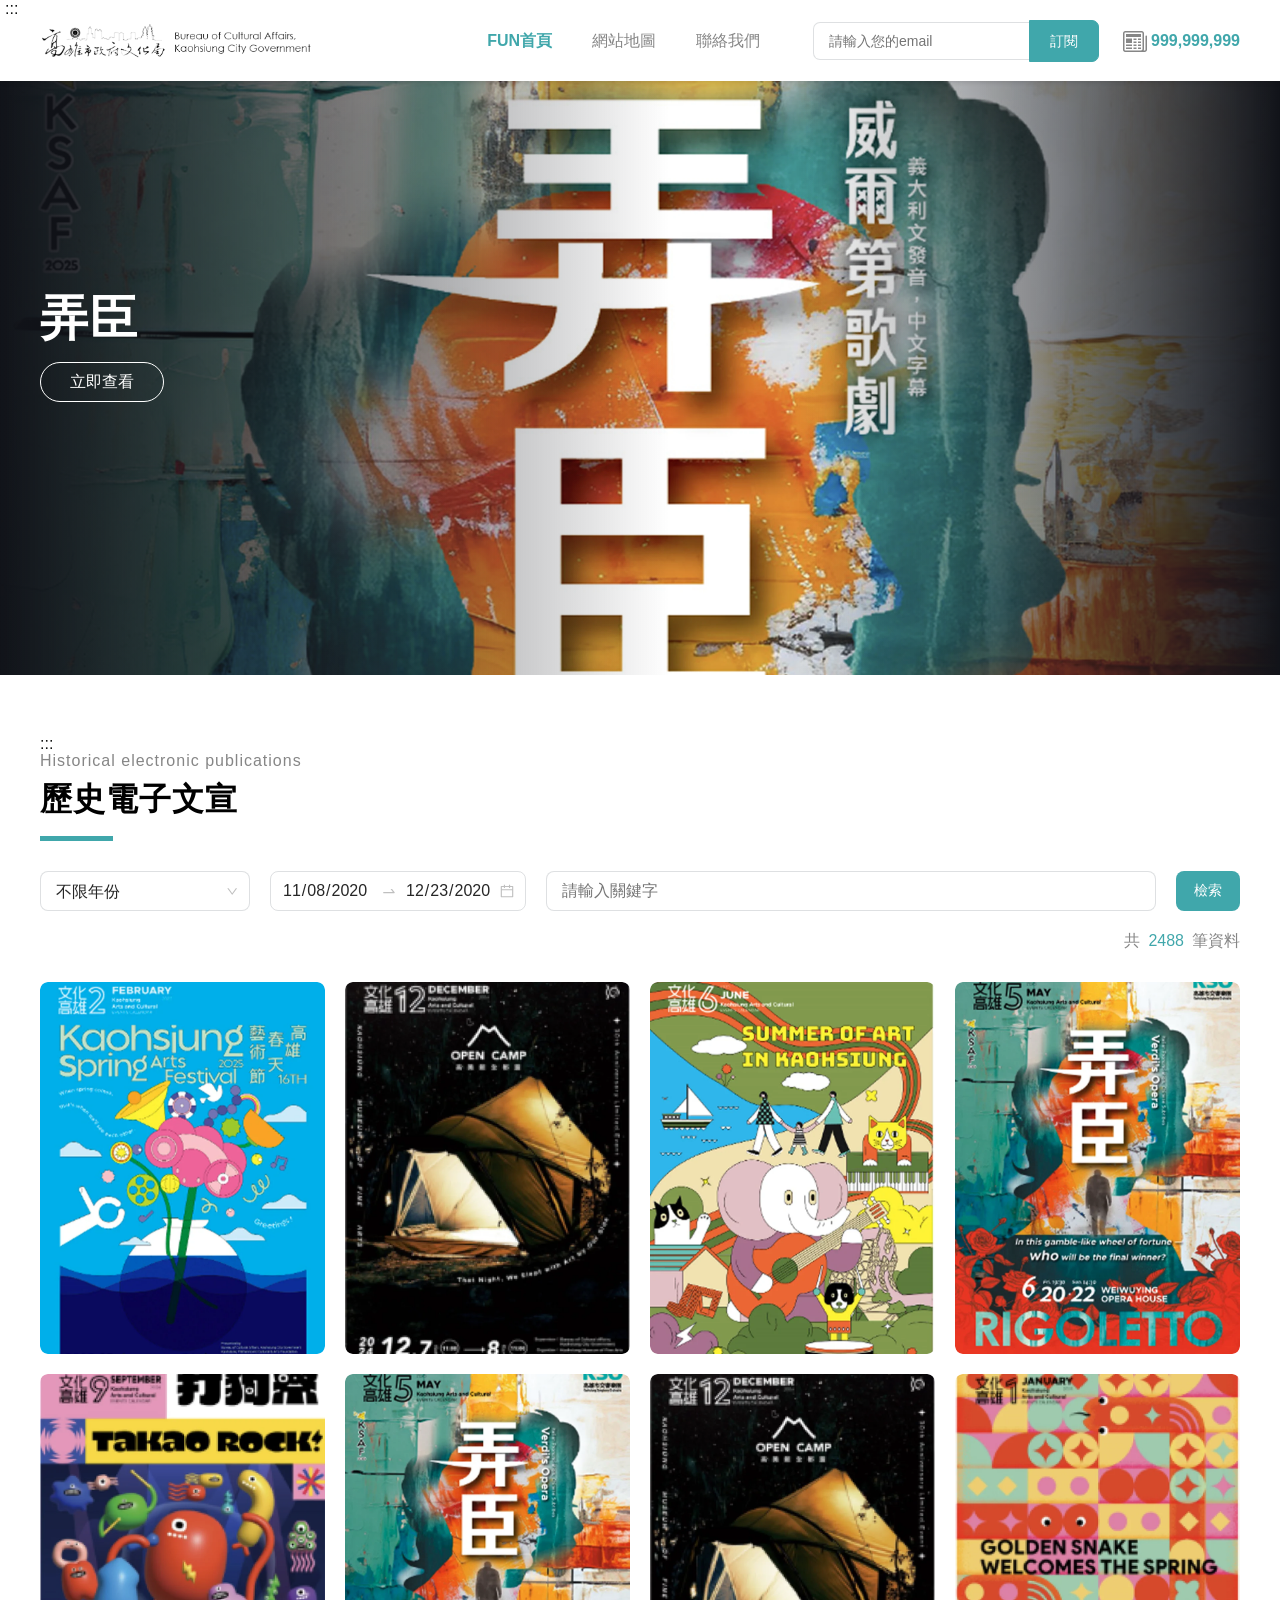
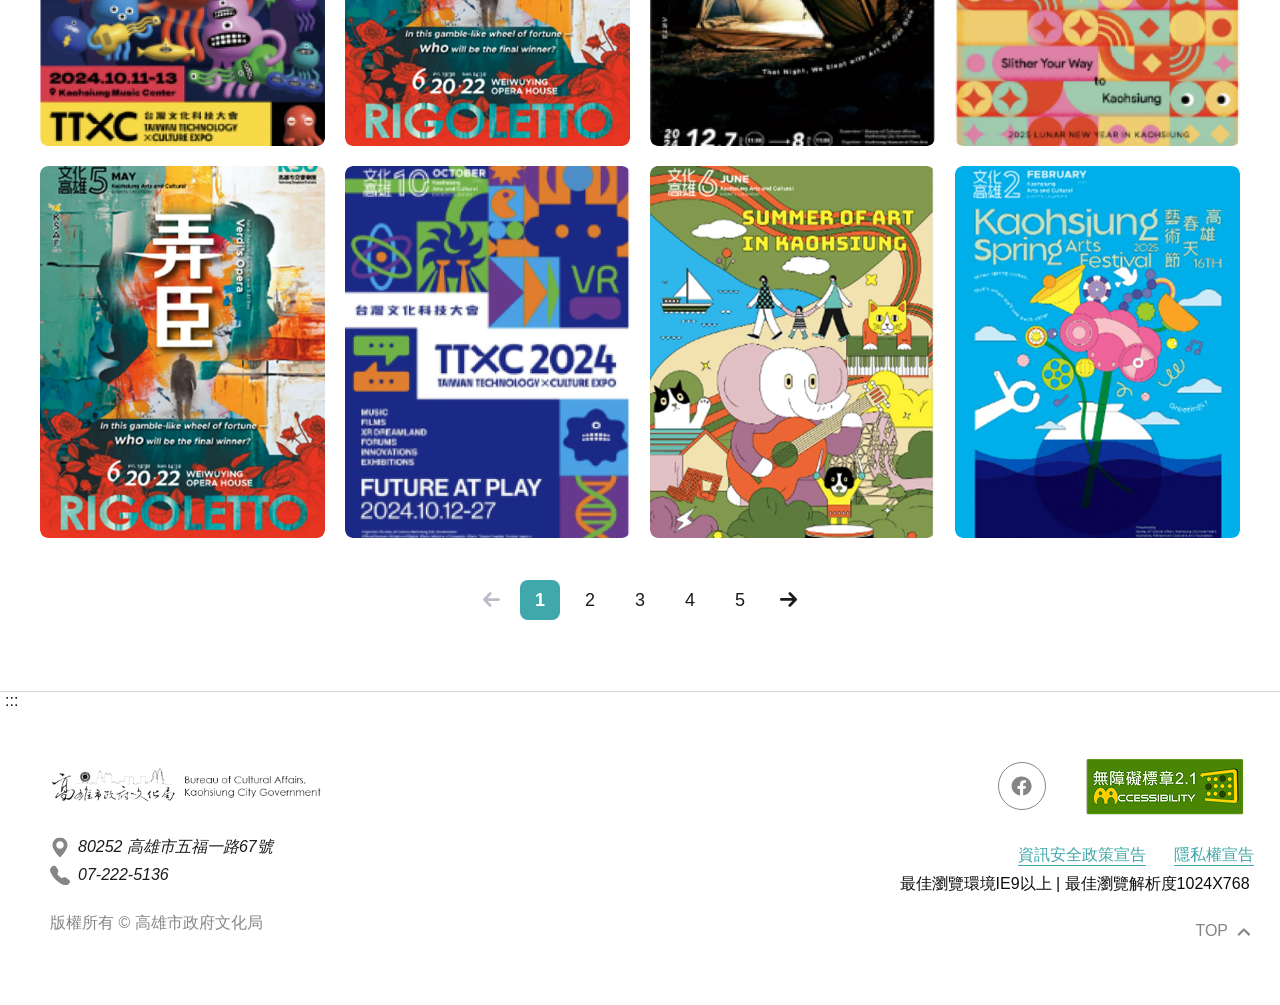
==== commit 168b5b94: "upload" ====
--- a/index.html
+++ b/index.html
@@ -4,115 +4,133 @@
     <meta charset="UTF-8">
     <meta http-equiv="X-UA-Compatible" content="IE=edge">
     <meta name="viewport" content="width=device-width, initial-scale=1.0">
-    <!-- <link rel="icon" href="/assets/favicon.ico"> -->
-    <title>高雄市政府文化局</title>
+    <!-- <link rel="icon" href="./assets/favicon.ico"> -->
+    <title>高雄市政府文化局 - 歷史電子文宣</title>
+    <meta name="description" content="高雄市政府文化局歷史電子文宣資料庫，提供藝文活動月刊、文化活動資訊等電子出版品查詢服務。">
     <!-- 字體 -->
     <link rel="preconnect" href="https://fonts.googleapis.com">
     <link rel="preconnect" href="https://fonts.gstatic.com" crossorigin>
     <link href="https://fonts.googleapis.com/css2?family=Inter:ital,opsz,wght@0,14..32,100..900;1,14..32,100..900&family=Noto+Sans+TC:wght@100..900&display=swap" rel="stylesheet">
     <!-- 共用樣式 -->
-    <link rel="stylesheet" href="/assets/css/style.css">
+    <link rel="stylesheet" href="./assets/css/style.css">
     <!-- swiper -->
-    <link rel="stylesheet" href="/assets/css/swiper-bundle.min.css">
-    <script src="/assets/js/swiper-bundle.min.js"></script>
+    <link rel="stylesheet" href="./assets/css/swiper-bundle.min.css">
+    <script src="./assets/js/swiper-bundle.min.js"></script>
   </head>
   <noscript>您的瀏覽器不支援JavaScript功能，若網頁功能無法正常使用時，請開啟瀏覽器JavaScript狀態</noscript>
   <body>
+    <!-- 跳過導航連結 -->
+    <a href="#main-content" class="skip-link">跳至主要內容</a>
+    
     <div class="hps_view">
       <!-- header -->
-      <div class="main_header">
+      <header class="main_header" role="banner">
+        <a id="header-start" class="access_link pl" accesskey="u" href="#header-start" title="頂部內容區塊">:::</a>
         <div class="header_container">
           <div class="header_logo">
-            <a href="/">
-              <img src="./assets/images/logo.webp" alt="高雄市政府文化局">
+            <a href="/" aria-label="回到高雄市政府文化局首頁">
+              <img src="../assets/images/logo.webp" alt="高雄市政府文化局標誌">
             </a>
           </div>
           <div class="header_right">
-            <nav>
-              <a class="active">FUN首頁</a>
-              <a>網站地圖</a>
-              <a>聯絡我們</a>
+            <nav role="navigation" aria-label="主要導航">
+              <a href="#" class="active" aria-current="page">FUN首頁</a>
+              <a href="/map.html">網站地圖</a>
+              <a href="#" type="button" onclick="scrollToBottom()">聯絡我們</a>
             </nav>
             <div class="desktop_email">
-              <input type="text" placeholder="請輸入您的email">
-              <button>訂閱</button>
-            </div>
-            <div class="desktop_newspaper">
-              <img src="/assets/images/newspaper.svg" alt="">
-              <p>999,999,999</p>
-            </div>
-          </div>
-          <a href="javascript:;" onclick="turnMobileMenu()" class="header_right_mobile">
-            <img src="/assets/images/menu.svg" alt="menu">
-          </a>
+              <label for="desktop-email-input" class="sr-only">電子郵件地址</label>
+              <input type="email" id="desktop-email-input" placeholder="請輸入您的email" aria-describedby="email-help">
+              <button type="button" aria-describedby="email-help">訂閱</button>
+              <div id="email-help" class="sr-only">訂閱電子報以接收最新文化活動資訊</div>
+            </div>
+            <div class="desktop_newspaper" role="status" aria-label="訂閱人數統計">
+              <img src="./assets/images/newspaper.svg" alt="訂閱圖示" aria-hidden="true">
+              <p><span class="sr-only">目前訂閱人數：</span>999,999,999</p>
+            </div>
+          </div>
+          <button 
+            class="header_right_mobile" 
+            onclick="turnMobileMenu()" 
+            aria-expanded="false" 
+            aria-controls="mobile_menu"
+            aria-label="開啟行動版選單"
+            type="button"
+          >
+            <img src="./assets/images/menu.svg" alt="" aria-hidden="true">
+          </button>
         </div>
         
-      
         <!-- mobile menu -->
-        <div class="mobile_menu" id="mobile_menu">
+        <div class="mobile_menu" id="mobile_menu" role="navigation" aria-label="行動版導航" aria-hidden="true">
           <nav>
-            <a class="active">FUN首頁</a>
-            <a>網站地圖</a>
-            <a>聯絡我們</a>
+            <a href="#" class="active" aria-current="page">FUN首頁</a>
+            <a href="/map.html">網站地圖</a>
+            <a href="#" type="button" onclick="scrollToBottom()">聯絡我們</a>
           </nav>
          
-          <div class="mobile_newspaper">
-            <img src="/assets/images/newspaper.svg" alt="">
-            <p>999,999,999</p>
+          <div class="mobile_newspaper" role="status" aria-label="訂閱人數統計">
+            <img src="./assets/images/newspaper.svg" alt="訂閱圖示" aria-hidden="true">
+            <p><span class="sr-only">目前訂閱人數：</span>999,999,999</p>
           </div>
           <div class="mobile_email">
-            <input type="text" placeholder="請輸入您的email">
-            <button>訂閱</button>
+            <label for="mobile-email-input" class="sr-only">電子郵件地址</label>
+            <input type="email" id="mobile-email-input" placeholder="請輸入您的email" aria-describedby="mobile-email-help">
+            <button type="button" aria-describedby="mobile-email-help">訂閱</button>
+            <div id="mobile-email-help" class="sr-only">訂閱電子報以接收最新文化活動資訊</div>
           </div>
         </div>
-      </div>
+      </header>
 
       <!-- main -->
-      <div class="index_main main">
+      <main class="index_main main" id="main-content" role="main">
         <!-- banner -->
-        <div class="banner_container">
+        <section class="banner_container" role="banner" aria-label="主要橫幅">
           <div class="banner_info">
             <div class="banner_info_content">
-              <div class="info_type">2025年5月藝文活動月刊</div>
               <h1 class="info_title">弄臣</h1>
-              <p class="info_content">歌劇《弄臣》Rigoletto<br>鬧劇般的時代悲劇，一場善惡、愛恨與復仇的交...</p>
-              <button class="info_button">立即查看</button>
-            </div>
-            <div class="banner-pagination"></div>
-          </div>
-          <div class="banner-swiper">
+              <button class="info_button" type="button" aria-label="查看弄臣歌劇詳細資訊">立即查看</button>
+            </div>
+            <div class="banner-pagination" role="tablist" aria-label="橫幅輪播控制"></div>
+          </div>
+          <div class="banner-swiper" role="region" aria-label="文化活動橫幅輪播" aria-live="polite">
             <div class="banner_swiper_wrapper swiper-wrapper">
-              <div class="banner_swiper_slide swiper-slide">
-                <img src="/assets/images/banner.webp" alt="banner">
-              </div>
-              <div class="banner_swiper_slide swiper-slide">
-                <img src="/assets/images/banner.webp" alt="banner">
-              </div>
-              <div class="banner_swiper_slide swiper-slide">
-                <img src="/assets/images/banner.webp" alt="banner">
-              </div>
-              <div class="banner_swiper_slide swiper-slide">
-                <img src="/assets/images/banner.webp" alt="banner">
-              </div>
-              <div class="banner_swiper_slide swiper-slide">
-                <img src="/assets/images/banner.webp" alt="banner">
-              </div>
-            </div>
-          </div>
-          <div class="banner_cover"></div>
-        </div>
+              <div class="banner_swiper_slide swiper-slide" role="tabpanel" aria-label="橫幅 1">
+                <img src="./assets/images/banner.webp" alt="弄臣歌劇宣傳圖 - 2025年5月藝文活動">
+              </div>
+              <div class="banner_swiper_slide swiper-slide" role="tabpanel" aria-label="橫幅 2">
+                <img src="./assets/images/banner.webp" alt="弄臣歌劇宣傳圖 - 2025年5月藝文活動">
+              </div>
+              <div class="banner_swiper_slide swiper-slide" role="tabpanel" aria-label="橫幅 3">
+                <img src="./assets/images/banner.webp" alt="弄臣歌劇宣傳圖 - 2025年5月藝文活動">
+              </div>
+              <div class="banner_swiper_slide swiper-slide" role="tabpanel" aria-label="橫幅 4">
+                <img src="./assets/images/banner.webp" alt="弄臣歌劇宣傳圖 - 2025年5月藝文活動">
+              </div>
+              <div class="banner_swiper_slide swiper-slide" role="tabpanel" aria-label="橫幅 5">
+                <img src="./assets/images/banner.webp" alt="弄臣歌劇宣傳圖 - 2025年5月藝文活動">
+              </div>
+            </div>
+          </div>
+          <div class="banner_cover" aria-hidden="true"></div>
+        </section>
+        
         <!-- main content -->
-        <div class="main_content">
+        <section class="main_content">
+          <a id="content-start" class="access_link" accesskey="c" href="#content-start" title="主要內容區塊">:::</a>
           <!-- title -->
           <div class="main_content_title">
             <p>Historical electronic publications</p>
             <h1>歷史電子文宣</h1>
-            <div class="wire"></div>
-          </div>
+            <div class="wire" aria-hidden="true"></div>
+          </div>
+          
           <!-- search -->
-          <div class="main_content_search">
+          <section class="main_content_search" role="search" aria-label="電子文宣搜尋功能">
+            <h2 class="sr-only">搜尋條件設定</h2>
             <div class="main_content_search_option">
-              <select class="search_select" name="year" id="year">
+              <label for="year" class="sr-only">選擇年份</label>
+              <select class="search_select" name="year" id="year" aria-describedby="year-help">
                 <option value="">不限年份</option>
                 <option value="2020">2020</option>
                 <option value="2021">2021</option>
@@ -121,292 +139,316 @@
                 <option value="2024">2024</option>
                 <option value="2025">2025</option>
               </select>
-              <div class="search_date_range">
-                <input class="search_date" name="start_date" id="start_date" type="date" value="2020-11-08">
-                <img class="swap_icon" src="/assets/images/swap-right.svg" alt="swap">
-                <input class="search_date" name="end_date" id="end_date" type="date" value="2020-12-23">
-                <img class="calendar_icon" src="/assets/images/calendar.svg" alt="swap">
-              </div>
-              <input class="search_keyword" name="keyword" id="keyword" type="text" value="" placeholder="請輸入關鍵字">
-              <button class="search_button">檢索</button>
-            </div>
+              <div id="year-help" class="sr-only">選擇要搜尋的年份範圍</div>
+              
+              <div class="search_date_range" role="group" aria-labelledby="date-range-label">
+                <label id="date-range-label" class="sr-only">日期範圍</label>
+                <label for="start_date" class="sr-only">開始日期</label>
+                <input class="search_date" name="start_date" id="start_date" type="date" value="2020-11-08" aria-describedby="date-help">
+                <img class="swap_icon" src="./assets/images/swap-right.svg" alt="至" aria-hidden="true">
+                <label for="end_date" class="sr-only">結束日期</label>
+                <input class="search_date" name="end_date" id="end_date" type="date" value="2020-12-23" aria-describedby="date-help">
+                <img class="calendar_icon" src="./assets/images/calendar.svg" alt="日曆" aria-hidden="true">
+                <div id="date-help" class="sr-only">設定搜尋的日期範圍</div>
+              </div>
+              
+              <label for="keyword" class="sr-only">關鍵字搜尋</label>
+              <input class="search_keyword" name="keyword" id="keyword" type="text" value="" placeholder="請輸入關鍵字" aria-describedby="keyword-help">
+              <div id="keyword-help" class="sr-only">輸入要搜尋的關鍵字</div>
+              
+              <button class="search_button" type="button" aria-describedby="search-help">檢索</button>
+              <div id="search-help" class="sr-only">執行搜尋</div>
+            </div>
+            
             <div class="main_content_search_total_container">
-              <button class="search_button">檢索</button>
-              <div class="main_content_search_total">共<span>2488</span>筆資料</div>
-            </div>
-          </div>
+              <button class="search_button" type="button" aria-describedby="search-help">檢索</button>
+              <div class="main_content_search_total" role="status" aria-live="polite">
+                共<span>2488</span>筆資料
+              </div>
+            </div>
+          </section>
+          
           <!-- result list -->
-          <div class="main_content_result">
-            <div class="main_content_result_item">
-              <img src="/assets/images/list_example_1.webp" alt="result_item">
-              <div class="result_item_info">
-                <div class="result_item_info_title">2025年5月藝文活動月刊</div>
-                <div class="result_item_info_content">
-                  <div class="result_item_info_content_col">
-                    <img src="/assets/images/person-fill.svg" alt="date">
-                    <p>114/05/28</p>
-                  </div>
-                  <div class="result_item_info_content_col">
-                    <img src="/assets/images/newspaper-white.svg" alt="amount">
-                    <p>200,000</p>
-                  </div>
-                </div>
-                <button class="result_item_info_button">立即查看</button>
-              </div>
-            </div>
-            <div class="main_content_result_item">
-              <img src="/assets/images/list_example_5.webp" alt="result_item">
-              <div class="result_item_info">
-                <div class="result_item_info_title">2025年5月藝文活動月刊</div>
-                <div class="result_item_info_content">
-                  <div class="result_item_info_content_col">
-                    <img src="/assets/images/person-fill.svg" alt="date">
-                    <p>114/05/28</p>
-                  </div>
-                  <div class="result_item_info_content_col">
-                    <img src="/assets/images/newspaper-white.svg" alt="amount">
-                    <p>200,000</p>
-                  </div>
-                </div>
-                <button class="result_item_info_button">立即查看</button>
-              </div>
-            </div>
-            <div class="main_content_result_item">
-              <img src="/assets/images/list_example_2.webp" alt="result_item">
-              <div class="result_item_info">
-                <div class="result_item_info_title">2025年5月藝文活動月刊</div>
-                <div class="result_item_info_content">
-                  <div class="result_item_info_content_col">
-                    <img src="/assets/images/person-fill.svg" alt="date">
-                    <p>114/05/28</p>
-                  </div>
-                  <div class="result_item_info_content_col">
-                    <img src="/assets/images/newspaper-white.svg" alt="amount">
-                    <p>200,000</p>
-                  </div>
-                </div>
-                <button class="result_item_info_button">立即查看</button>
-              </div>
-            </div>
-            <div class="main_content_result_item">
-              <img src="/assets/images/list_example_3.webp" alt="result_item">
-              <div class="result_item_info">
-                <div class="result_item_info_title">2025年5月藝文活動月刊</div>
-                <div class="result_item_info_content">
-                  <div class="result_item_info_content_col">
-                    <img src="/assets/images/person-fill.svg" alt="date">
-                    <p>114/05/28</p>
-                  </div>
-                  <div class="result_item_info_content_col">
-                    <img src="/assets/images/newspaper-white.svg" alt="amount">
-                    <p>200,000</p>
-                  </div>
-                </div>
-                <button class="result_item_info_button">立即查看</button>
-              </div>
-            </div>
-            <div class="main_content_result_item">
-              <img src="/assets/images/list_example_4.webp" alt="result_item">
-              <div class="result_item_info">
-                <div class="result_item_info_title">2025年5月藝文活動月刊</div>
-                <div class="result_item_info_content">
-                  <div class="result_item_info_content_col">
-                    <img src="/assets/images/person-fill.svg" alt="date">
-                    <p>114/05/28</p>
-                  </div>
-                  <div class="result_item_info_content_col">
-                    <img src="/assets/images/newspaper-white.svg" alt="amount">
-                    <p>200,000</p>
-                  </div>
-                </div>
-                <button class="result_item_info_button">立即查看</button>
-              </div>
-            </div>
-            <div class="main_content_result_item">
-              <img src="/assets/images/list_example_3.webp" alt="result_item">
-              <div class="result_item_info">
-                <div class="result_item_info_title">2025年5月藝文活動月刊</div>
-                <div class="result_item_info_content">
-                  <div class="result_item_info_content_col">
-                    <img src="/assets/images/person-fill.svg" alt="date">
-                    <p>114/05/28</p>
-                  </div>
-                  <div class="result_item_info_content_col">
-                    <img src="/assets/images/newspaper-white.svg" alt="amount">
-                    <p>200,000</p>
-                  </div>
-                </div>
-                <button class="result_item_info_button">立即查看</button>
-              </div>
-            </div>
-            <div class="main_content_result_item">
-              <img src="/assets/images/list_example_5.webp" alt="result_item">
-              <div class="result_item_info">
-                <div class="result_item_info_title">2025年5月藝文活動月刊</div>
-                <div class="result_item_info_content">
-                  <div class="result_item_info_content_col">
-                    <img src="/assets/images/person-fill.svg" alt="date">
-                    <p>114/05/28</p>
-                  </div>
-                  <div class="result_item_info_content_col">
-                    <img src="/assets/images/newspaper-white.svg" alt="amount">
-                    <p>200,000</p>
-                  </div>
-                </div>
-                <button class="result_item_info_button">立即查看</button>
-              </div>
-            </div>
-            <div class="main_content_result_item">
-              <img src="/assets/images/list_example_6.webp" alt="result_item">
-              <div class="result_item_info">
-                <div class="result_item_info_title">2025年5月藝文活動月刊</div>
-                <div class="result_item_info_content">
-                  <div class="result_item_info_content_col">
-                    <img src="/assets/images/person-fill.svg" alt="date">
-                    <p>114/05/28</p>
-                  </div>
-                  <div class="result_item_info_content_col">
-                    <img src="/assets/images/newspaper-white.svg" alt="amount">
-                    <p>200,000</p>
-                  </div>
-                </div>
-                <button class="result_item_info_button">立即查看</button>
-              </div>
-            </div>
-            <div class="main_content_result_item">
-              <img src="/assets/images/list_example_3.webp" alt="result_item">
-              <div class="result_item_info">
-                <div class="result_item_info_title">2025年5月藝文活動月刊</div>
-                <div class="result_item_info_content">
-                  <div class="result_item_info_content_col">
-                    <img src="/assets/images/person-fill.svg" alt="date">
-                    <p>114/05/28</p>
-                  </div>
-                  <div class="result_item_info_content_col">
-                    <img src="/assets/images/newspaper-white.svg" alt="amount">
-                    <p>200,000</p>
-                  </div>
-                </div>
-                <button class="result_item_info_button">立即查看</button>
-              </div>
-            </div>
-            <div class="main_content_result_item">
-              <img src="/assets/images/list_example_7.webp" alt="result_item">
-              <div class="result_item_info">
-                <div class="result_item_info_title">2025年5月藝文活動月刊</div>
-                <div class="result_item_info_content">
-                  <div class="result_item_info_content_col">
-                    <img src="/assets/images/person-fill.svg" alt="date">
-                    <p>114/05/28</p>
-                  </div>
-                  <div class="result_item_info_content_col">
-                    <img src="/assets/images/newspaper-white.svg" alt="amount">
-                    <p>200,000</p>
-                  </div>
-                </div>
-                <button class="result_item_info_button">立即查看</button>
-              </div>
-            </div>
-            <div class="main_content_result_item">
-              <img src="/assets/images/list_example_2.webp" alt="result_item">
-              <div class="result_item_info">
-                <div class="result_item_info_title">2025年5月藝文活動月刊</div>
-                <div class="result_item_info_content">
-                  <div class="result_item_info_content_col">
-                    <img src="/assets/images/person-fill.svg" alt="date">
-                    <p>114/05/28</p>
-                  </div>
-                  <div class="result_item_info_content_col">
-                    <img src="/assets/images/newspaper-white.svg" alt="amount">
-                    <p>200,000</p>
-                  </div>
-                </div>
-                <button class="result_item_info_button">立即查看</button>
-              </div>
-            </div>
-            <div class="main_content_result_item">
-              <img src="/assets/images/list_example_1.webp" alt="result_item">
-              <div class="result_item_info">
-                <div class="result_item_info_title">2025年5月藝文活動月刊</div>
-                <div class="result_item_info_content">
-                  <div class="result_item_info_content_col">
-                    <img src="/assets/images/person-fill.svg" alt="date">
-                    <p>114/05/28</p>
-                  </div>
-                  <div class="result_item_info_content_col">
-                    <img src="/assets/images/newspaper-white.svg" alt="amount">
-                    <p>200,000</p>
-                  </div>
-                </div>
-                <button class="result_item_info_button">立即查看</button>
-              </div>
-            </div>
-          </div>
+          <section class="main_content_result" role="region" aria-label="搜尋結果">
+            <h2 class="sr-only">電子文宣搜尋結果列表</h2>
+            <div class="main_content_result_item">
+              <img src="./assets/images/list_example_1.webp" alt="result_item">
+              <div class="result_item_info">
+                <div class="result_item_info_title">2025年5月藝文活動月刊</div>
+                <div class="result_item_info_content">
+                  <div class="result_item_info_content_col">
+                    <img src="./assets/images/person-fill.svg" alt="date">
+                    <p>114/05/28</p>
+                  </div>
+                  <div class="result_item_info_content_col">
+                    <img src="./assets/images/newspaper-white.svg" alt="amount">
+                    <p>200,000</p>
+                  </div>
+                </div>
+                <button class="result_item_info_button">立即查看</button>
+              </div>
+            </div>
+            <div class="main_content_result_item">
+              <img src="./assets/images/list_example_5.webp" alt="result_item">
+              <div class="result_item_info">
+                <div class="result_item_info_title">2025年5月藝文活動月刊</div>
+                <div class="result_item_info_content">
+                  <div class="result_item_info_content_col">
+                    <img src="./assets/images/person-fill.svg" alt="date">
+                    <p>114/05/28</p>
+                  </div>
+                  <div class="result_item_info_content_col">
+                    <img src="./assets/images/newspaper-white.svg" alt="amount">
+                    <p>200,000</p>
+                  </div>
+                </div>
+                <button class="result_item_info_button">立即查看</button>
+              </div>
+            </div>
+            <div class="main_content_result_item">
+              <img src="./assets/images/list_example_2.webp" alt="result_item">
+              <div class="result_item_info">
+                <div class="result_item_info_title">2025年5月藝文活動月刊</div>
+                <div class="result_item_info_content">
+                  <div class="result_item_info_content_col">
+                    <img src="./assets/images/person-fill.svg" alt="date">
+                    <p>114/05/28</p>
+                  </div>
+                  <div class="result_item_info_content_col">
+                    <img src="./assets/images/newspaper-white.svg" alt="amount">
+                    <p>200,000</p>
+                  </div>
+                </div>
+                <button class="result_item_info_button">立即查看</button>
+              </div>
+            </div>
+            <div class="main_content_result_item">
+              <img src="./assets/images/list_example_3.webp" alt="result_item">
+              <div class="result_item_info">
+                <div class="result_item_info_title">2025年5月藝文活動月刊</div>
+                <div class="result_item_info_content">
+                  <div class="result_item_info_content_col">
+                    <img src="./assets/images/person-fill.svg" alt="date">
+                    <p>114/05/28</p>
+                  </div>
+                  <div class="result_item_info_content_col">
+                    <img src="./assets/images/newspaper-white.svg" alt="amount">
+                    <p>200,000</p>
+                  </div>
+                </div>
+                <button class="result_item_info_button">立即查看</button>
+              </div>
+            </div>
+            <div class="main_content_result_item">
+              <img src="./assets/images/list_example_4.webp" alt="result_item">
+              <div class="result_item_info">
+                <div class="result_item_info_title">2025年5月藝文活動月刊</div>
+                <div class="result_item_info_content">
+                  <div class="result_item_info_content_col">
+                    <img src="./assets/images/person-fill.svg" alt="date">
+                    <p>114/05/28</p>
+                  </div>
+                  <div class="result_item_info_content_col">
+                    <img src="./assets/images/newspaper-white.svg" alt="amount">
+                    <p>200,000</p>
+                  </div>
+                </div>
+                <button class="result_item_info_button">立即查看</button>
+              </div>
+            </div>
+            <div class="main_content_result_item">
+              <img src="./assets/images/list_example_3.webp" alt="result_item">
+              <div class="result_item_info">
+                <div class="result_item_info_title">2025年5月藝文活動月刊</div>
+                <div class="result_item_info_content">
+                  <div class="result_item_info_content_col">
+                    <img src="./assets/images/person-fill.svg" alt="date">
+                    <p>114/05/28</p>
+                  </div>
+                  <div class="result_item_info_content_col">
+                    <img src="./assets/images/newspaper-white.svg" alt="amount">
+                    <p>200,000</p>
+                  </div>
+                </div>
+                <button class="result_item_info_button">立即查看</button>
+              </div>
+            </div>
+            <div class="main_content_result_item">
+              <img src="./assets/images/list_example_5.webp" alt="result_item">
+              <div class="result_item_info">
+                <div class="result_item_info_title">2025年5月藝文活動月刊</div>
+                <div class="result_item_info_content">
+                  <div class="result_item_info_content_col">
+                    <img src="./assets/images/person-fill.svg" alt="date">
+                    <p>114/05/28</p>
+                  </div>
+                  <div class="result_item_info_content_col">
+                    <img src="./assets/images/newspaper-white.svg" alt="amount">
+                    <p>200,000</p>
+                  </div>
+                </div>
+                <button class="result_item_info_button">立即查看</button>
+              </div>
+            </div>
+            <div class="main_content_result_item">
+              <img src="./assets/images/list_example_6.webp" alt="result_item">
+              <div class="result_item_info">
+                <div class="result_item_info_title">2025年5月藝文活動月刊</div>
+                <div class="result_item_info_content">
+                  <div class="result_item_info_content_col">
+                    <img src="./assets/images/person-fill.svg" alt="date">
+                    <p>114/05/28</p>
+                  </div>
+                  <div class="result_item_info_content_col">
+                    <img src="./assets/images/newspaper-white.svg" alt="amount">
+                    <p>200,000</p>
+                  </div>
+                </div>
+                <button class="result_item_info_button">立即查看</button>
+              </div>
+            </div>
+            <div class="main_content_result_item">
+              <img src="./assets/images/list_example_3.webp" alt="result_item">
+              <div class="result_item_info">
+                <div class="result_item_info_title">2025年5月藝文活動月刊</div>
+                <div class="result_item_info_content">
+                  <div class="result_item_info_content_col">
+                    <img src="./assets/images/person-fill.svg" alt="date">
+                    <p>114/05/28</p>
+                  </div>
+                  <div class="result_item_info_content_col">
+                    <img src="./assets/images/newspaper-white.svg" alt="amount">
+                    <p>200,000</p>
+                  </div>
+                </div>
+                <button class="result_item_info_button">立即查看</button>
+              </div>
+            </div>
+            <div class="main_content_result_item">
+              <img src="./assets/images/list_example_7.webp" alt="result_item">
+              <div class="result_item_info">
+                <div class="result_item_info_title">2025年5月藝文活動月刊</div>
+                <div class="result_item_info_content">
+                  <div class="result_item_info_content_col">
+                    <img src="./assets/images/person-fill.svg" alt="date">
+                    <p>114/05/28</p>
+                  </div>
+                  <div class="result_item_info_content_col">
+                    <img src="./assets/images/newspaper-white.svg" alt="amount">
+                    <p>200,000</p>
+                  </div>
+                </div>
+                <button class="result_item_info_button">立即查看</button>
+              </div>
+            </div>
+            <div class="main_content_result_item">
+              <img src="./assets/images/list_example_2.webp" alt="result_item">
+              <div class="result_item_info">
+                <div class="result_item_info_title">2025年5月藝文活動月刊</div>
+                <div class="result_item_info_content">
+                  <div class="result_item_info_content_col">
+                    <img src="./assets/images/person-fill.svg" alt="date">
+                    <p>114/05/28</p>
+                  </div>
+                  <div class="result_item_info_content_col">
+                    <img src="./assets/images/newspaper-white.svg" alt="amount">
+                    <p>200,000</p>
+                  </div>
+                </div>
+                <button class="result_item_info_button">立即查看</button>
+              </div>
+            </div>
+            <article class="main_content_result_item" role="article">
+              <img src="./assets/images/list_example_1.webp" alt="2025年5月藝文活動月刊封面">
+              <div class="result_item_info">
+                <h3 class="result_item_info_title">2025年5月藝文活動月刊</h3>
+                <div class="result_item_info_content">
+                  <div class="result_item_info_content_col">
+                    <img src="./assets/images/person-fill.svg" alt="" aria-hidden="true">
+                    <p><span class="sr-only">發布日期：</span>114/05/28</p>
+                  </div>
+                  <div class="result_item_info_content_col">
+                    <img src="./assets/images/newspaper-white.svg" alt="" aria-hidden="true">
+                    <p><span class="sr-only">發行量：</span>200,000</p>
+                  </div>
+                </div>
+                <button class="result_item_info_button" type="button" aria-label="查看2025年5月藝文活動月刊詳細內容">立即查看</button>
+              </div>
+            </article>
+          </section>
 
           <!-- pagination -->
-          <div class="common_pagination">
-            <a href="javascript:;" class="prev_page">
-              <img src="/assets/images/prev-gray.svg" alt="arrow">
+          <nav class="common_pagination" role="navigation" aria-label="分頁導航">
+            <a href="javascript:;" class="prev_page" aria-label="前一頁" aria-disabled="true">
+              <img src="./assets/images/prev-gray.svg" alt="" aria-hidden="true">
+              <span class="sr-only">前一頁</span>
             </a>
-            <a href="javascript:;" class="active">1</a>
-            <a href="javascript:;">2</a>
-            <a href="javascript:;">3</a>
-            <a href="javascript:;">4</a>
-            <a href="javascript:;">5</a>
-            <a href="javascript:;" class="next_page">
-              <img src="/assets/images/next.svg" alt="arrow">
+            <a href="javascript:;" class="active" aria-current="page" aria-label="第1頁，目前頁面">1</a>
+            <a href="javascript:;" aria-label="第2頁">2</a>
+            <a href="javascript:;" aria-label="第3頁">3</a>
+            <a href="javascript:;" aria-label="第4頁">4</a>
+            <a href="javascript:;" aria-label="第5頁">5</a>
+            <a href="javascript:;" class="next_page" aria-label="下一頁">
+              <img src="./assets/images/next.svg" alt="" aria-hidden="true">
+              <span class="sr-only">下一頁</span>
             </a>
-          </div>
+          </nav>
 
 
           <!-- back to top -->
-          <a class="back_top mobile_back_top" href="javascript:;" onclick="backToTop()">
+          <a class="back_top mobile_back_top" href="#" onclick="backToTop(); return false;" aria-label="回到頁面頂端">
             TOP
-            <img src="/assets/images/angle-up.svg" alt="back_top">
+            <img src="./assets/images/angle-up.svg" alt="" aria-hidden="true">
           </a>
-        </div>
-      </div>
+        </section>
+      </main>
       
       <!-- footer -->
-      <div class="main_footer">
+      <footer class="main_footer" role="contentinfo">
+        <a id="footer-start" class="access_link pl" accesskey="b" href="#footer-start" title="底部內容區塊">:::</a>
         <div class="main_footer_container">
           <!-- left -->
           <div class="main_footer_left">
-            <a href="/"><img class="main_footer_left_logo" src="/assets/images/logo.webp" alt="logo"></a>
-            <div class="main_footer_left_info">
-              <a href="https://maps.app.goo.gl/xng8h5YG975ax1Xh9" target="_blank" class="main_footer_left_info_item">
-                <img src="/assets/images/map.svg" alt="location">
+            <a href="/" aria-label="回到高雄市政府文化局首頁">
+              <img class="main_footer_left_logo" src="./assets/images/logo.webp" alt="高雄市政府文化局標誌">
+            </a>
+            <address class="main_footer_left_info">
+              <a href="https://maps.app.goo.gl/xng8h5YG975ax1Xh9" target="_blank" class="main_footer_left_info_item" aria-label="在Google地圖中查看高雄市政府文化局地址，開啟新視窗">
+                <img src="./assets/images/map.svg" alt="" aria-hidden="true">
                 <p>80252 高雄市五福一路67號</p>
               </a>
-              <a href="tel:07-222-5136" class="main_footer_left_info_item">
-                <img src="/assets/images/telephone.svg" alt="phone">
+              <a href="tel:07-222-5136" class="main_footer_left_info_item" aria-label="撥打電話07-222-5136">
+                <img src="./assets/images/telephone.svg" alt="" aria-hidden="true">
                 <p>07-222-5136</p>
               </a>
-            </div>
+            </address>
             <p class="main_footer_left_copyright">版權所有 © 高雄市政府文化局</p>
           </div>
           <!-- right -->
           <div class="main_footer_right">
-            <div class="platform">
-              <a href="javascript:;" target="_blank"><img src="/assets/images/youtube.svg" alt="youtube"></a>
-              <a href="javascript:;" target="_blank"><img src="/assets/images/ig.svg" alt="instagram"></a>
-              <a href="javascript:;" target="_blank"><img src="/assets/images/fb.svg" alt="facebook"></a>              
-              <a href="javascript:;" target="_blank"><img src="/assets/images/AA.png" alt="aa" class="aa_logo"></a>
+            <div class="platform" role="group" aria-label="社群媒體連結">
+            
+              <a href="https://www.facebook.com/chenchimai/?ref=embed_page#" target="_blank" aria-label="前往高雄市政府文化局Facebook粉絲專頁，開啟新視窗">
+                <img src="./assets/images/fb.svg" alt="Facebook">
+              </a>              
+              <a href="#" target="_blank" aria-label="網站通過無障礙AA等級檢測，開啟新視窗查看證書">
+                <img src="./assets/images/AA.png" alt="無障礙網頁AA等級標章" class="aa_logo">
+              </a>
             </div>
             <div>
               <div class="link">
-                <a href="javascript:;">資訊安全政策宣告</a>
-                <a href="javascript:;">隱私權宣告</a>
+                <a href="/security.html" aria-label="查看資訊安全政策宣告">資訊安全政策宣告</a>
+                <a href="/privacy.html" aria-label="查看隱私權宣告">隱私權宣告</a>
               </div>
               <div class="ps">最佳瀏覽環境IE9以上 | 最佳瀏覽解析度1024X768 </div>
             </div>
-            <a class="back_top" href="javascript:;" onclick="backToTop()">
+            <a class="back_top" href="#" onclick="backToTop(); return false;" aria-label="回到頁面頂端">
               TOP
-              <img src="/assets/images/angle-up.svg" alt="back_top">
+              <img src="./assets/images/angle-up.svg" alt="" aria-hidden="true">
             </a>
           </div>
         </div>
-      </div>
+      </footer>
     </div>
     <script>
       // Banner 輪播圖
@@ -424,6 +466,7 @@
     <!-- jquery  -->
     <script src="https://code.jquery.com/jquery-3.6.3.min.js" integrity="sha256-pvPw+upLPUjgMXY0G+8O0xUf+/Im1MZjXxxgOcBQBXU=" crossorigin="anonymous"></script>
     <!-- 共用方法 -->
-    <script src="/assets/js/common.js"></script>
+    <script src="./assets/js/common.js"></script>
   </body>
+</html>
 </html>
--- a/assets/css/style.css
+++ b/assets/css/style.css
@@ -23,12 +23,116 @@
   vertical-align: middle;
   object-fit: cover;
 }
+
+/* 無障礙 CSS 樣式 */
+/* 跳過導航連結 */
+.skip-link {
+  position: absolute;
+  top: -40px;
+  left: 6px;
+  background: #000;
+  color: #fff;
+  padding: 8px;
+  z-index: 10000;
+  text-decoration: none;
+  border-radius: 4px;
+  font-size: 14px;
+  font-weight: bold;
+  transition: top 0.3s;
+}
+
+.skip-link:focus {
+  top: 6px;
+  outline: 3px solid #40A7AB;
+  outline-offset: 2px;
+}
+
+/* Screen Reader Only 文字 */
+.sr-only {
+  position: absolute;
+  width: 1px;
+  height: 1px;
+  padding: 0;
+  margin: -1px;
+  overflow: hidden;
+  clip: rect(0, 0, 0, 0);
+  white-space: nowrap;
+  border: 0;
+}
+
+/* 焦點指示器 - 覆蓋原本的 outline: none */
+a:focus,
+button:focus,
+input:focus,
+select:focus,
+textarea:focus,
+[tabindex]:focus {
+  outline: 3px solid #40A7AB !important;
+  outline-offset: 2px !important;
+  box-shadow: 0 0 0 1px rgba(64, 167, 171, 0.3) !important;
+}
+
+/* 確保所有互動元素都有 cursor pointer */
+a,
+button,
+input[type="submit"],
+input[type="button"],
+input[type="reset"],
+select,
+[role="button"],
+[tabindex="0"] {
+  cursor: pointer;
+}
+
+/* 改善按鈕的無障礙性 */
+button:disabled,
+input:disabled,
+select:disabled {
+  cursor: not-allowed;
+  opacity: 0.6;
+}
+
+/* 高對比模式支援 */
+@media (prefers-contrast: high) {
+  .skip-link {
+    background: #000;
+    color: #fff;
+    border: 2px solid #fff;
+  }
+  
+  a:focus,
+  button:focus,
+  input:focus,
+  select:focus,
+  textarea:focus,
+  [tabindex]:focus {
+    outline: 4px solid #000 !important;
+    outline-offset: 2px !important;
+  }
+}
+
+/* 減少動畫偏好支援 */
+@media (prefers-reduced-motion: reduce) {
+  *,
+  *::before,
+  *::after {
+    animation-duration: 0.01ms !important;
+    animation-iteration-count: 1 !important;
+    transition-duration: 0.01ms !important;
+  }
+  
+  html {
+    scroll-behavior: auto;
+  }
+}
+
+/* 移除原本有問題的樣式覆蓋 */
 input,select{
   user-select: none;
-  outline: none;
+  /* outline: none; - 移除這行以支援無障礙 */
 }
 button{
-  outline: none;
+  /* outline: none; - 移除這行以支援無障礙 */
   border: none;
   box-shadow: none;
   background: none;
@@ -39,11 +143,56 @@
   cursor: pointer;
   text-decoration: none;
 }
+
+/* 保留hover效果但改善focus狀態 */
 a:hover, .cursor:hover, button:hover{
   opacity: .8;
 }
 a:active, .cursor:active, button:active{
   opacity: .6;
+}
+
+/* 改善行動版選單按鈕的無障礙性 */
+.header_right_mobile[aria-expanded="true"] {
+  background-color: rgba(64, 167, 171, 0.1);
+}
+
+/* 改善分頁導航的無障礙性 */
+.common_pagination a[aria-disabled="true"] {
+  opacity: 0.5;
+  cursor: not-allowed;
+  pointer-events: none;
+}
+
+.common_pagination a[aria-current="page"] {
+  font-weight: bold;
+}
+
+/* 改善輪播控制的無障礙性 */
+.swiper-pagination-bullet:focus {
+  outline: 3px solid #40A7AB !important;
+  outline-offset: 2px !important;
+}
+
+/* 改善表單標籤的視覺層次 */
+label {
+  font-weight: 500;
+  margin-bottom: 4px;
+  display: block;
+}
+
+/* 確保錯誤訊息對比度足夠 */
+.error-message {
+  color: #d32f2f;
+  font-weight: 500;
+  font-size: 14px;
+  margin-top: 4px;
+}
+
+/* 改善狀態訊息的可見性 */
+[role="status"],
+[role="alert"] {
+  font-weight: 500;
 }
 
 .hps_view {
@@ -126,7 +275,7 @@
   background-color: #fff;
 }
 .header_container{
-  padding: 17.5px 40px;
+  padding: 0px 40px 17.5px 40px;
   width: 100%;
   margin: 0 auto;
   max-width: 1440px;
@@ -248,6 +397,7 @@
   transition: all 0.3s ease;
   position: relative;
   overflow: hidden;
+  margin: 2px;
 }
 
 .mobile_menu nav a::before {
@@ -304,7 +454,7 @@
   margin: 15px auto;
   width: 236px;
   border-radius: 8px;
-  justify-content: space-between;
+  justify-content: center;
   background: #FFFFFF1A;
   align-items: center;
   height: 40px;
@@ -395,14 +545,16 @@
   background: linear-gradient(270deg, rgba(17, 19, 25, 0) 0%, #111319 100%);
   z-index: 2;
   padding-left: 90px;
-  padding-top: 160px;
+  display: flex;
+  flex-direction: column;
+  justify-content: center;
 }
 .banner_info_content{
   color: #FFFFFF;
   display: flex;
   flex-direction: column;
   gap: 20px;
-  margin-bottom: 98px;
+  margin-bottom: 60px;
   width: 400px;
 }
 .banner_info_content .info_type{
@@ -462,7 +614,9 @@
 
 
 
-
+main{
+  flex: 1;
+}
 .main_content{
   max-width: 1200px;
   margin: 0 auto;
@@ -507,6 +661,7 @@
   font-size: 16px;
   height: 40px;
   color: rgba(0, 0, 0, 0.85);
+  background: #FFFFFF;
 }
 
 .main_content .main_content_search_option select {
@@ -544,6 +699,8 @@
   appearance: none;
   width: 91px;
   height: 38px;
+  background: #FFFFFF;
+  text-align: left;
 }
 .main_content .main_content_search_option .search_keyword{
   flex: 1;
@@ -691,10 +848,10 @@
 }
 .main_footer_container{
   width: 100%;
-  max-width: 1200px;
+  max-width: 1440px;
   margin: 0 auto;
 
-  padding: 64px 50px;
+  padding: 41px 26px 64px  50px;
   display: flex;
   align-items: center;
   justify-content: space-between;
@@ -787,12 +944,42 @@
   width: 20px;
   height: 20px;
 }
-
+.access_link.pl{
+  padding-left: 5px;
+}
+
+.common_title{
+  display: flex;
+  flex-direction: column;
+  gap: 8px;
+  padding-bottom: 15px;
+  margin-bottom: 30px;
+}
+.common_title .en_title{
+  font-size: 14px;
+  color: #868686;
+}
+.common_title .ch_title{
+  font-size: 32px;
+  font-weight: 600;
+  color: #000000;
+}
+.common_title .line{
+  margin-top: 7px;
+  width: 73px;
+  height: 5px;
+  background: #40A7AB;
+}
+.common_content{
+  letter-spacing: 0.02em;
+  color: #000;
+  font-size: 16px;
+  line-height: 1.5;
+}
 
 
 @media (max-width: 1300px) {
   .banner_info{
-    padding-top: 50px;
     padding-left: 40px;
   }
 }
@@ -842,6 +1029,13 @@
   display: none;
 }
 
+
+
+
+
+
+
+
 @media (max-width: 900px) {
   .search_button{
     display: none;
@@ -856,7 +1050,7 @@
     flex-direction: column;
     align-items: flex-start;
     gap: 40px;
-    padding: 40px 30px;
+    padding: 17px 30px 40px;
   }
   .main_footer_container .main_footer_right{
     align-items: flex-start;
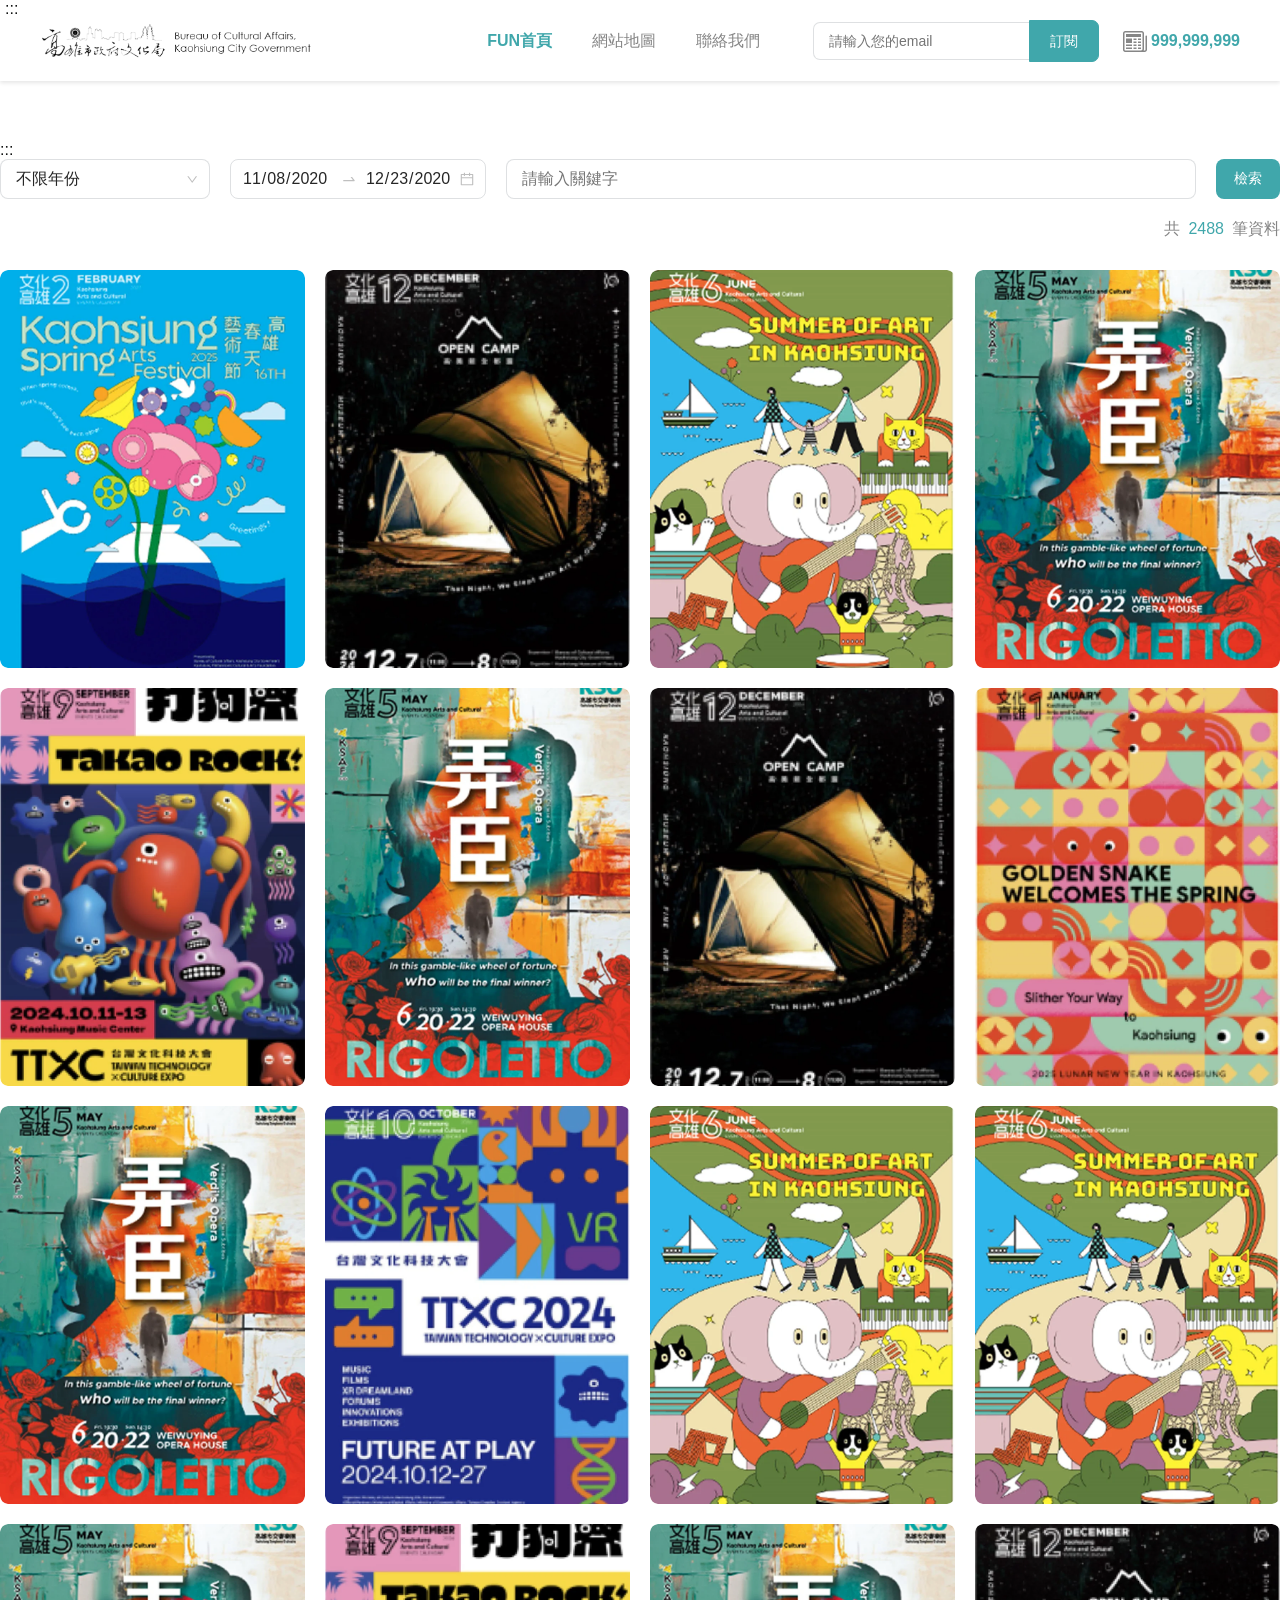
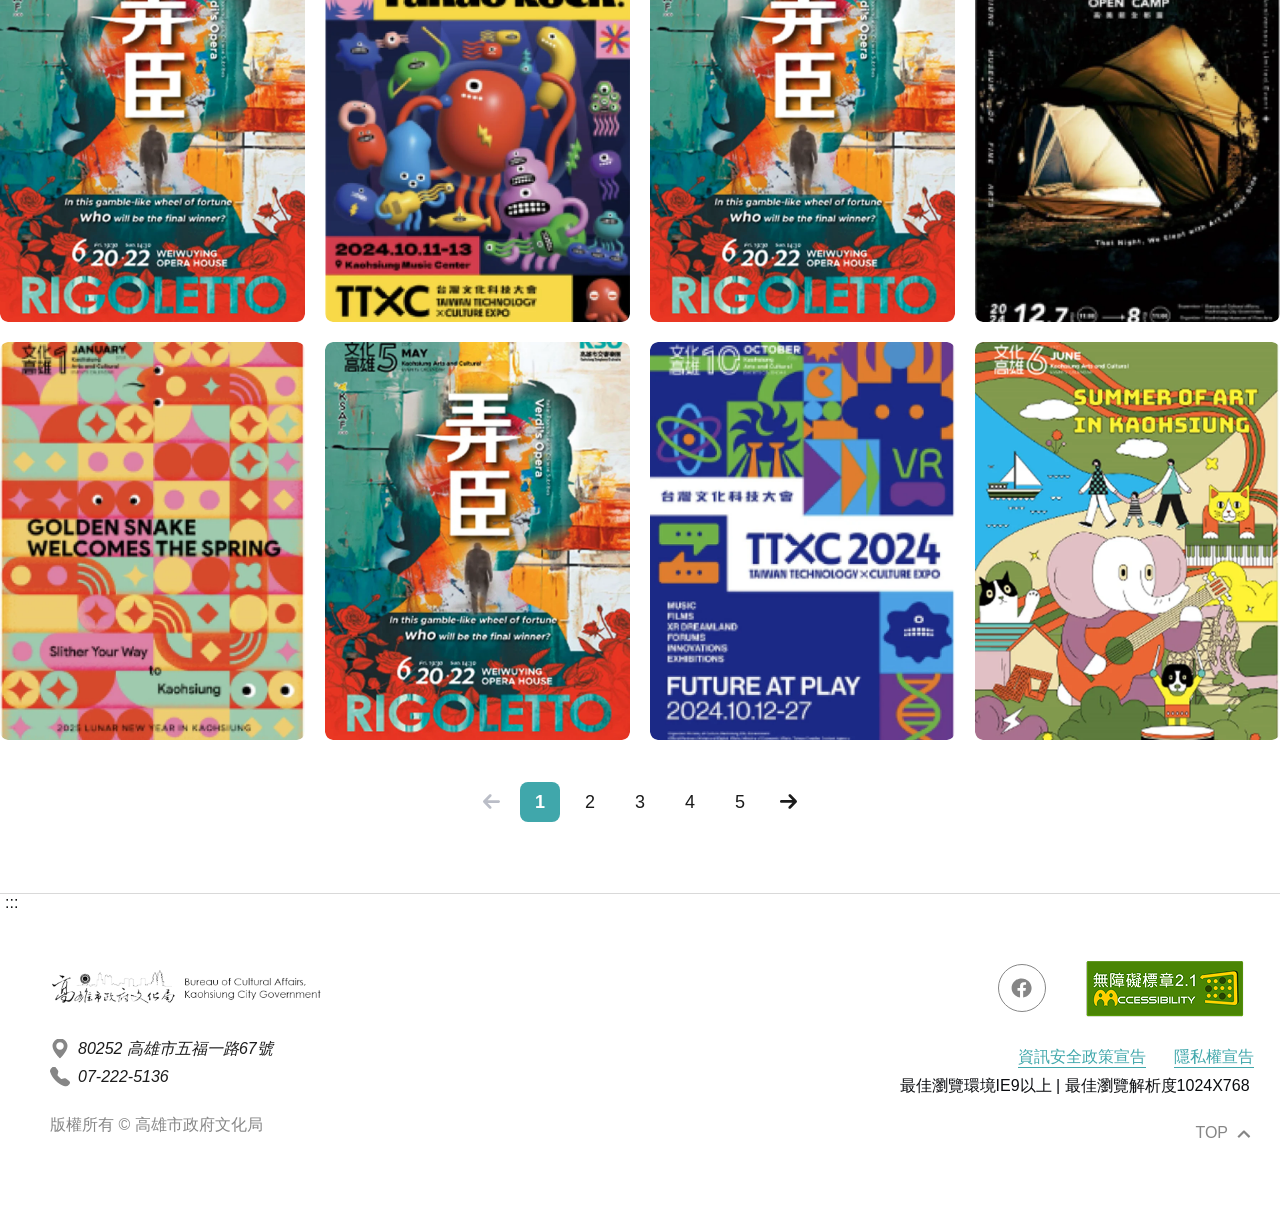
==== commit 74271157: "feat: upload" ====
--- a/index.html
+++ b/index.html
@@ -13,9 +13,6 @@
     <link href="https://fonts.googleapis.com/css2?family=Inter:ital,opsz,wght@0,14..32,100..900;1,14..32,100..900&family=Noto+Sans+TC:wght@100..900&display=swap" rel="stylesheet">
     <!-- 共用樣式 -->
     <link rel="stylesheet" href="./assets/css/style.css">
-    <!-- swiper -->
-    <link rel="stylesheet" href="./assets/css/swiper-bundle.min.css">
-    <script src="./assets/js/swiper-bundle.min.js"></script>
   </head>
   <noscript>您的瀏覽器不支援JavaScript功能，若網頁功能無法正常使用時，請開啟瀏覽器JavaScript狀態</noscript>
   <body>
@@ -34,14 +31,14 @@
           </div>
           <div class="header_right">
             <nav role="navigation" aria-label="主要導航">
-              <a href="#" class="active" aria-current="page">FUN首頁</a>
+              <a href="/" class="active">FUN首頁</a>
               <a href="/map.html">網站地圖</a>
               <a href="#" type="button" onclick="scrollToBottom()">聯絡我們</a>
             </nav>
             <div class="desktop_email">
               <label for="desktop-email-input" class="sr-only">電子郵件地址</label>
               <input type="email" id="desktop-email-input" placeholder="請輸入您的email" aria-describedby="email-help">
-              <button type="button" aria-describedby="email-help">訂閱</button>
+              <button type="button" aria-describedby="email-help" onclick="openModal()">訂閱</button>
               <div id="email-help" class="sr-only">訂閱電子報以接收最新文化活動資訊</div>
             </div>
             <div class="desktop_newspaper" role="status" aria-label="訂閱人數統計">
@@ -64,7 +61,7 @@
         <!-- mobile menu -->
         <div class="mobile_menu" id="mobile_menu" role="navigation" aria-label="行動版導航" aria-hidden="true">
           <nav>
-            <a href="#" class="active" aria-current="page">FUN首頁</a>
+            <a href="/" class="active">FUN首頁</a>
             <a href="/map.html">網站地圖</a>
             <a href="#" type="button" onclick="scrollToBottom()">聯絡我們</a>
           </nav>
@@ -76,55 +73,47 @@
           <div class="mobile_email">
             <label for="mobile-email-input" class="sr-only">電子郵件地址</label>
             <input type="email" id="mobile-email-input" placeholder="請輸入您的email" aria-describedby="mobile-email-help">
-            <button type="button" aria-describedby="mobile-email-help">訂閱</button>
+            <button type="button" aria-describedby="mobile-email-help" onclick="openModal()">訂閱</button>
             <div id="mobile-email-help" class="sr-only">訂閱電子報以接收最新文化活動資訊</div>
           </div>
         </div>
+
+        <!-- 訂閱彈窗 -->
+        <div class="subscribe_modal" role="dialog" aria-label="訂閱彈窗" aria-hidden="true">
+          <div class="subscribe_modal_content">
+            <button class="subscribe_modal_close" type="button" onclick="closeModal()" aria-label="關閉訂閱彈窗">
+              <img src="./assets/images/close.svg" alt="" aria-hidden="true">
+            </button>
+            <div class="common_title mb_0">
+              <div class="en_title">Subscription instructions</div>
+              <div class="ch_title">訂閱須知</div>
+              <div class="line"></div>  
+            </div>
+            <div class="subscribe_modal_content_text">
+              <p>1. 本系統以寄發藝文活動訊息之電子文宣為主，若寄收流程因寄件方之寄發系統誤動作或收件方之郵件過濾系統判定為廣告郵件或垃圾郵件，而造成您無法收到訂閱之電子文宣，本局先此致歉，敬請見諒。</p>
+              <p>2. 本系統僅記錄您所留下之電子信箱帳號，您的訂閱即表示您同意本局透過此帳號寄發任何藝文活動訊息，並放棄任何法律訴訟權利。未來，如果您想取消訂閱帳號，請您利用系統的取消訂閱功能或上網至本局網站 https://edm.khcc.gov.tw/home02.aspx?ID=1 取消您的電子信箱帳號。</p>
+              <p>3. 若您已訂閱卻無法收到信件或已取消訂閱而訊息仍然持續發送，請您於週一至週五（例假日及國定假日除外）上午9：00~12：00 下午14：00~17：00 以電話07-2225136轉666聯絡我們(註：避免以e-mail或局長信箱傳遞)，我們將立即為您服務。謝謝！</p>
+            </div>
+
+            <div class="subscribe_modal_content_captcha">
+              <div class="subscribe_modal_content_captcha_title" id="captcha-title">圖形驗證</div>
+              <div class="subscribe_modal_content_captcha_input_container">
+                <label for="captcha-input" class="sr-only">驗證碼</label>
+                <input class="subscribe_modal_content_captcha_input" type="text" id="captcha-input" placeholder="請輸入圖形驗證碼" aria-labelledby="captcha-title" aria-describedby="captcha-help" required>
+                <div id="captcha-help" class="sr-only">請輸入圖形中顯示的數字或字母</div>
+                <button type="button" class="subscribe_modal_content_captcha_button" aria-describedby="captcha-input">訂閱</button>
+              </div>
+              <a href="#" class="subscribe_modal_search" role="button">確定</a>
+            </div>
+          </div>
+        </div>
       </header>
 
       <!-- main -->
       <main class="index_main main" id="main-content" role="main">
-        <!-- banner -->
-        <section class="banner_container" role="banner" aria-label="主要橫幅">
-          <div class="banner_info">
-            <div class="banner_info_content">
-              <h1 class="info_title">弄臣</h1>
-              <button class="info_button" type="button" aria-label="查看弄臣歌劇詳細資訊">立即查看</button>
-            </div>
-            <div class="banner-pagination" role="tablist" aria-label="橫幅輪播控制"></div>
-          </div>
-          <div class="banner-swiper" role="region" aria-label="文化活動橫幅輪播" aria-live="polite">
-            <div class="banner_swiper_wrapper swiper-wrapper">
-              <div class="banner_swiper_slide swiper-slide" role="tabpanel" aria-label="橫幅 1">
-                <img src="./assets/images/banner.webp" alt="弄臣歌劇宣傳圖 - 2025年5月藝文活動">
-              </div>
-              <div class="banner_swiper_slide swiper-slide" role="tabpanel" aria-label="橫幅 2">
-                <img src="./assets/images/banner.webp" alt="弄臣歌劇宣傳圖 - 2025年5月藝文活動">
-              </div>
-              <div class="banner_swiper_slide swiper-slide" role="tabpanel" aria-label="橫幅 3">
-                <img src="./assets/images/banner.webp" alt="弄臣歌劇宣傳圖 - 2025年5月藝文活動">
-              </div>
-              <div class="banner_swiper_slide swiper-slide" role="tabpanel" aria-label="橫幅 4">
-                <img src="./assets/images/banner.webp" alt="弄臣歌劇宣傳圖 - 2025年5月藝文活動">
-              </div>
-              <div class="banner_swiper_slide swiper-slide" role="tabpanel" aria-label="橫幅 5">
-                <img src="./assets/images/banner.webp" alt="弄臣歌劇宣傳圖 - 2025年5月藝文活動">
-              </div>
-            </div>
-          </div>
-          <div class="banner_cover" aria-hidden="true"></div>
-        </section>
-        
         <!-- main content -->
         <section class="main_content">
           <a id="content-start" class="access_link" accesskey="c" href="#content-start" title="主要內容區塊">:::</a>
-          <!-- title -->
-          <div class="main_content_title">
-            <p>Historical electronic publications</p>
-            <h1>歷史電子文宣</h1>
-            <div class="wire" aria-hidden="true"></div>
-          </div>
-          
           <!-- search -->
           <section class="main_content_search" role="search" aria-label="電子文宣搜尋功能">
             <h2 class="sr-only">搜尋條件設定</h2>
@@ -172,196 +161,9 @@
           <section class="main_content_result" role="region" aria-label="搜尋結果">
             <h2 class="sr-only">電子文宣搜尋結果列表</h2>
             <div class="main_content_result_item">
-              <img src="./assets/images/list_example_1.webp" alt="result_item">
-              <div class="result_item_info">
-                <div class="result_item_info_title">2025年5月藝文活動月刊</div>
-                <div class="result_item_info_content">
-                  <div class="result_item_info_content_col">
-                    <img src="./assets/images/person-fill.svg" alt="date">
-                    <p>114/05/28</p>
-                  </div>
-                  <div class="result_item_info_content_col">
-                    <img src="./assets/images/newspaper-white.svg" alt="amount">
-                    <p>200,000</p>
-                  </div>
-                </div>
-                <button class="result_item_info_button">立即查看</button>
-              </div>
-            </div>
-            <div class="main_content_result_item">
-              <img src="./assets/images/list_example_5.webp" alt="result_item">
-              <div class="result_item_info">
-                <div class="result_item_info_title">2025年5月藝文活動月刊</div>
-                <div class="result_item_info_content">
-                  <div class="result_item_info_content_col">
-                    <img src="./assets/images/person-fill.svg" alt="date">
-                    <p>114/05/28</p>
-                  </div>
-                  <div class="result_item_info_content_col">
-                    <img src="./assets/images/newspaper-white.svg" alt="amount">
-                    <p>200,000</p>
-                  </div>
-                </div>
-                <button class="result_item_info_button">立即查看</button>
-              </div>
-            </div>
-            <div class="main_content_result_item">
-              <img src="./assets/images/list_example_2.webp" alt="result_item">
-              <div class="result_item_info">
-                <div class="result_item_info_title">2025年5月藝文活動月刊</div>
-                <div class="result_item_info_content">
-                  <div class="result_item_info_content_col">
-                    <img src="./assets/images/person-fill.svg" alt="date">
-                    <p>114/05/28</p>
-                  </div>
-                  <div class="result_item_info_content_col">
-                    <img src="./assets/images/newspaper-white.svg" alt="amount">
-                    <p>200,000</p>
-                  </div>
-                </div>
-                <button class="result_item_info_button">立即查看</button>
-              </div>
-            </div>
-            <div class="main_content_result_item">
-              <img src="./assets/images/list_example_3.webp" alt="result_item">
-              <div class="result_item_info">
-                <div class="result_item_info_title">2025年5月藝文活動月刊</div>
-                <div class="result_item_info_content">
-                  <div class="result_item_info_content_col">
-                    <img src="./assets/images/person-fill.svg" alt="date">
-                    <p>114/05/28</p>
-                  </div>
-                  <div class="result_item_info_content_col">
-                    <img src="./assets/images/newspaper-white.svg" alt="amount">
-                    <p>200,000</p>
-                  </div>
-                </div>
-                <button class="result_item_info_button">立即查看</button>
-              </div>
-            </div>
-            <div class="main_content_result_item">
-              <img src="./assets/images/list_example_4.webp" alt="result_item">
-              <div class="result_item_info">
-                <div class="result_item_info_title">2025年5月藝文活動月刊</div>
-                <div class="result_item_info_content">
-                  <div class="result_item_info_content_col">
-                    <img src="./assets/images/person-fill.svg" alt="date">
-                    <p>114/05/28</p>
-                  </div>
-                  <div class="result_item_info_content_col">
-                    <img src="./assets/images/newspaper-white.svg" alt="amount">
-                    <p>200,000</p>
-                  </div>
-                </div>
-                <button class="result_item_info_button">立即查看</button>
-              </div>
-            </div>
-            <div class="main_content_result_item">
-              <img src="./assets/images/list_example_3.webp" alt="result_item">
-              <div class="result_item_info">
-                <div class="result_item_info_title">2025年5月藝文活動月刊</div>
-                <div class="result_item_info_content">
-                  <div class="result_item_info_content_col">
-                    <img src="./assets/images/person-fill.svg" alt="date">
-                    <p>114/05/28</p>
-                  </div>
-                  <div class="result_item_info_content_col">
-                    <img src="./assets/images/newspaper-white.svg" alt="amount">
-                    <p>200,000</p>
-                  </div>
-                </div>
-                <button class="result_item_info_button">立即查看</button>
-              </div>
-            </div>
-            <div class="main_content_result_item">
-              <img src="./assets/images/list_example_5.webp" alt="result_item">
-              <div class="result_item_info">
-                <div class="result_item_info_title">2025年5月藝文活動月刊</div>
-                <div class="result_item_info_content">
-                  <div class="result_item_info_content_col">
-                    <img src="./assets/images/person-fill.svg" alt="date">
-                    <p>114/05/28</p>
-                  </div>
-                  <div class="result_item_info_content_col">
-                    <img src="./assets/images/newspaper-white.svg" alt="amount">
-                    <p>200,000</p>
-                  </div>
-                </div>
-                <button class="result_item_info_button">立即查看</button>
-              </div>
-            </div>
-            <div class="main_content_result_item">
-              <img src="./assets/images/list_example_6.webp" alt="result_item">
-              <div class="result_item_info">
-                <div class="result_item_info_title">2025年5月藝文活動月刊</div>
-                <div class="result_item_info_content">
-                  <div class="result_item_info_content_col">
-                    <img src="./assets/images/person-fill.svg" alt="date">
-                    <p>114/05/28</p>
-                  </div>
-                  <div class="result_item_info_content_col">
-                    <img src="./assets/images/newspaper-white.svg" alt="amount">
-                    <p>200,000</p>
-                  </div>
-                </div>
-                <button class="result_item_info_button">立即查看</button>
-              </div>
-            </div>
-            <div class="main_content_result_item">
-              <img src="./assets/images/list_example_3.webp" alt="result_item">
-              <div class="result_item_info">
-                <div class="result_item_info_title">2025年5月藝文活動月刊</div>
-                <div class="result_item_info_content">
-                  <div class="result_item_info_content_col">
-                    <img src="./assets/images/person-fill.svg" alt="date">
-                    <p>114/05/28</p>
-                  </div>
-                  <div class="result_item_info_content_col">
-                    <img src="./assets/images/newspaper-white.svg" alt="amount">
-                    <p>200,000</p>
-                  </div>
-                </div>
-                <button class="result_item_info_button">立即查看</button>
-              </div>
-            </div>
-            <div class="main_content_result_item">
-              <img src="./assets/images/list_example_7.webp" alt="result_item">
-              <div class="result_item_info">
-                <div class="result_item_info_title">2025年5月藝文活動月刊</div>
-                <div class="result_item_info_content">
-                  <div class="result_item_info_content_col">
-                    <img src="./assets/images/person-fill.svg" alt="date">
-                    <p>114/05/28</p>
-                  </div>
-                  <div class="result_item_info_content_col">
-                    <img src="./assets/images/newspaper-white.svg" alt="amount">
-                    <p>200,000</p>
-                  </div>
-                </div>
-                <button class="result_item_info_button">立即查看</button>
-              </div>
-            </div>
-            <div class="main_content_result_item">
-              <img src="./assets/images/list_example_2.webp" alt="result_item">
-              <div class="result_item_info">
-                <div class="result_item_info_title">2025年5月藝文活動月刊</div>
-                <div class="result_item_info_content">
-                  <div class="result_item_info_content_col">
-                    <img src="./assets/images/person-fill.svg" alt="date">
-                    <p>114/05/28</p>
-                  </div>
-                  <div class="result_item_info_content_col">
-                    <img src="./assets/images/newspaper-white.svg" alt="amount">
-                    <p>200,000</p>
-                  </div>
-                </div>
-                <button class="result_item_info_button">立即查看</button>
-              </div>
-            </div>
-            <article class="main_content_result_item" role="article">
               <img src="./assets/images/list_example_1.webp" alt="2025年5月藝文活動月刊封面">
               <div class="result_item_info">
-                <h3 class="result_item_info_title">2025年5月藝文活動月刊</h3>
+                <div class="result_item_info_title">2025年5月藝文活動月刊</div>
                 <div class="result_item_info_content">
                   <div class="result_item_info_content_col">
                     <img src="./assets/images/person-fill.svg" alt="" aria-hidden="true">
@@ -372,9 +174,333 @@
                     <p><span class="sr-only">發行量：</span>200,000</p>
                   </div>
                 </div>
-                <button class="result_item_info_button" type="button" aria-label="查看2025年5月藝文活動月刊詳細內容">立即查看</button>
-              </div>
-            </article>
+                <a href="#" class="result_item_info_button" aria-label="查看2025年5月藝文活動月刊詳細內容">立即查看</a>
+              </div>
+            </div>
+            <div class="main_content_result_item">
+              <img src="./assets/images/list_example_5.webp" alt="result_item">
+              <div class="result_item_info">
+                <div class="result_item_info_title">2025年5月藝文活動月刊</div>
+                <div class="result_item_info_content">
+                  <div class="result_item_info_content_col">
+                    <img src="./assets/images/person-fill.svg" alt="date">
+                    <p>114/05/28</p>
+                  </div>
+                  <div class="result_item_info_content_col">
+                    <img src="./assets/images/newspaper-white.svg" alt="amount">
+                    <p>200,000</p>
+                  </div>
+                </div>
+                <a href="#" class="result_item_info_button">立即查看</a>
+              </div>
+            </div>
+            <div class="main_content_result_item">
+              <img src="./assets/images/list_example_2.webp" alt="result_item">
+              <div class="result_item_info">
+                <div class="result_item_info_title">2025年5月藝文活動月刊</div>
+                <div class="result_item_info_content">
+                  <div class="result_item_info_content_col">
+                    <img src="./assets/images/person-fill.svg" alt="date">
+                    <p>114/05/28</p>
+                  </div>
+                  <div class="result_item_info_content_col">
+                    <img src="./assets/images/newspaper-white.svg" alt="amount">
+                    <p>200,000</p>
+                  </div>
+                </div>
+                <a href="#" class="result_item_info_button">立即查看</a>
+              </div>
+            </div>
+            <div class="main_content_result_item">
+              <img src="./assets/images/list_example_3.webp" alt="result_item">
+              <div class="result_item_info">
+                <div class="result_item_info_title">2025年5月藝文活動月刊</div>
+                <div class="result_item_info_content">
+                  <div class="result_item_info_content_col">
+                    <img src="./assets/images/person-fill.svg" alt="date">
+                    <p>114/05/28</p>
+                  </div>
+                  <div class="result_item_info_content_col">
+                    <img src="./assets/images/newspaper-white.svg" alt="amount">
+                    <p>200,000</p>
+                  </div>
+                </div>
+                <a href="#" class="result_item_info_button">立即查看</a>
+              </div>
+            </div>
+            <div class="main_content_result_item">
+              <img src="./assets/images/list_example_4.webp" alt="result_item">
+              <div class="result_item_info">
+                <div class="result_item_info_title">2025年5月藝文活動月刊</div>
+                <div class="result_item_info_content">
+                  <div class="result_item_info_content_col">
+                    <img src="./assets/images/person-fill.svg" alt="date">
+                    <p>114/05/28</p>
+                  </div>
+                  <div class="result_item_info_content_col">
+                    <img src="./assets/images/newspaper-white.svg" alt="amount">
+                    <p>200,000</p>
+                  </div>
+                </div>
+                <a href="#" class="result_item_info_button">立即查看</a>
+              </div>
+            </div>
+            <div class="main_content_result_item">
+              <img src="./assets/images/list_example_3.webp" alt="result_item">
+              <div class="result_item_info">
+                <div class="result_item_info_title">2025年5月藝文活動月刊</div>
+                <div class="result_item_info_content">
+                  <div class="result_item_info_content_col">
+                    <img src="./assets/images/person-fill.svg" alt="date">
+                    <p>114/05/28</p>
+                  </div>
+                  <div class="result_item_info_content_col">
+                    <img src="./assets/images/newspaper-white.svg" alt="amount">
+                    <p>200,000</p>
+                  </div>
+                </div>
+                <a href="#" class="result_item_info_button">立即查看</a>
+              </div>
+            </div>
+            <div class="main_content_result_item">
+              <img src="./assets/images/list_example_5.webp" alt="result_item">
+              <div class="result_item_info">
+                <div class="result_item_info_title">2025年5月藝文活動月刊</div>
+                <div class="result_item_info_content">
+                  <div class="result_item_info_content_col">
+                    <img src="./assets/images/person-fill.svg" alt="date">
+                    <p>114/05/28</p>
+                  </div>
+                  <div class="result_item_info_content_col">
+                    <img src="./assets/images/newspaper-white.svg" alt="amount">
+                    <p>200,000</p>
+                  </div>
+                </div>
+                <a href="#" class="result_item_info_button">立即查看</a>
+              </div>
+            </div>
+            <div class="main_content_result_item">
+              <img src="./assets/images/list_example_6.webp" alt="result_item">
+              <div class="result_item_info">
+                <div class="result_item_info_title">2025年5月藝文活動月刊</div>
+                <div class="result_item_info_content">
+                  <div class="result_item_info_content_col">
+                    <img src="./assets/images/person-fill.svg" alt="date">
+                    <p>114/05/28</p>
+                  </div>
+                  <div class="result_item_info_content_col">
+                    <img src="./assets/images/newspaper-white.svg" alt="amount">
+                    <p>200,000</p>
+                  </div>
+                </div>
+                <a href="#" class="result_item_info_button">立即查看</a>
+              </div>
+            </div>
+            <div class="main_content_result_item">
+              <img src="./assets/images/list_example_3.webp" alt="result_item">
+              <div class="result_item_info">
+                <div class="result_item_info_title">2025年5月藝文活動月刊</div>
+                <div class="result_item_info_content">
+                  <div class="result_item_info_content_col">
+                    <img src="./assets/images/person-fill.svg" alt="date">
+                    <p>114/05/28</p>
+                  </div>
+                  <div class="result_item_info_content_col">
+                    <img src="./assets/images/newspaper-white.svg" alt="amount">
+                    <p>200,000</p>
+                  </div>
+                </div>
+                <a href="#" class="result_item_info_button">立即查看</a>
+              </div>
+            </div>
+            <div class="main_content_result_item">
+              <img src="./assets/images/list_example_7.webp" alt="result_item">
+              <div class="result_item_info">
+                <div class="result_item_info_title">2025年5月藝文活動月刊</div>
+                <div class="result_item_info_content">
+                  <div class="result_item_info_content_col">
+                    <img src="./assets/images/person-fill.svg" alt="date">
+                    <p>114/05/28</p>
+                  </div>
+                  <div class="result_item_info_content_col">
+                    <img src="./assets/images/newspaper-white.svg" alt="amount">
+                    <p>200,000</p>
+                  </div>
+                </div>
+                <a href="#" class="result_item_info_button">立即查看</a>
+              </div>
+            </div>
+            <div class="main_content_result_item">
+              <img src="./assets/images/list_example_2.webp" alt="result_item">
+              <div class="result_item_info">
+                <div class="result_item_info_title">2025年5月藝文活動月刊</div>
+                <div class="result_item_info_content">
+                  <div class="result_item_info_content_col">
+                    <img src="./assets/images/person-fill.svg" alt="date">
+                    <p>114/05/28</p>
+                  </div>
+                  <div class="result_item_info_content_col">
+                    <img src="./assets/images/newspaper-white.svg" alt="amount">
+                    <p>200,000</p>
+                  </div>
+                </div>
+                <a href="#" class="result_item_info_button">立即查看</a>
+              </div>
+            </div>
+            <div class="main_content_result_item">
+              <img src="./assets/images/list_example_2.webp" alt="result_item">
+              <div class="result_item_info">
+                <div class="result_item_info_title">2025年5月藝文活動月刊</div>
+                <div class="result_item_info_content">
+                  <div class="result_item_info_content_col">
+                    <img src="./assets/images/person-fill.svg" alt="date">
+                    <p>114/05/28</p>
+                  </div>
+                  <div class="result_item_info_content_col">
+                    <img src="./assets/images/newspaper-white.svg" alt="amount">
+                    <p>200,000</p>
+                  </div>
+                </div>
+                <a href="#" class="result_item_info_button">立即查看</a>
+              </div>
+            </div>
+            <div class="main_content_result_item">
+              <img src="./assets/images/list_example_3.webp" alt="result_item">
+              <div class="result_item_info">
+                <div class="result_item_info_title">2025年5月藝文活動月刊</div>
+                <div class="result_item_info_content">
+                  <div class="result_item_info_content_col">
+                    <img src="./assets/images/person-fill.svg" alt="date">
+                    <p>114/05/28</p>
+                  </div>
+                  <div class="result_item_info_content_col">
+                    <img src="./assets/images/newspaper-white.svg" alt="amount">
+                    <p>200,000</p>
+                  </div>
+                </div>
+                <a href="#" class="result_item_info_button">立即查看</a>
+              </div>
+            </div>
+            <div class="main_content_result_item">
+              <img src="./assets/images/list_example_4.webp" alt="result_item">
+              <div class="result_item_info">
+                <div class="result_item_info_title">2025年5月藝文活動月刊</div>
+                <div class="result_item_info_content">
+                  <div class="result_item_info_content_col">
+                    <img src="./assets/images/person-fill.svg" alt="date">
+                    <p>114/05/28</p>
+                  </div>
+                  <div class="result_item_info_content_col">
+                    <img src="./assets/images/newspaper-white.svg" alt="amount">
+                    <p>200,000</p>
+                  </div>
+                </div>
+                <a href="#" class="result_item_info_button">立即查看</a>
+              </div>
+            </div>
+            <div class="main_content_result_item">
+              <img src="./assets/images/list_example_3.webp" alt="result_item">
+              <div class="result_item_info">
+                <div class="result_item_info_title">2025年5月藝文活動月刊</div>
+                <div class="result_item_info_content">
+                  <div class="result_item_info_content_col">
+                    <img src="./assets/images/person-fill.svg" alt="date">
+                    <p>114/05/28</p>
+                  </div>
+                  <div class="result_item_info_content_col">
+                    <img src="./assets/images/newspaper-white.svg" alt="amount">
+                    <p>200,000</p>
+                  </div>
+                </div>
+                <a href="#" class="result_item_info_button">立即查看</a>
+              </div>
+            </div>
+            <div class="main_content_result_item">
+              <img src="./assets/images/list_example_5.webp" alt="result_item">
+              <div class="result_item_info">
+                <div class="result_item_info_title">2025年5月藝文活動月刊</div>
+                <div class="result_item_info_content">
+                  <div class="result_item_info_content_col">
+                    <img src="./assets/images/person-fill.svg" alt="date">
+                    <p>114/05/28</p>
+                  </div>
+                  <div class="result_item_info_content_col">
+                    <img src="./assets/images/newspaper-white.svg" alt="amount">
+                    <p>200,000</p>
+                  </div>
+                </div>
+                <a href="#" class="result_item_info_button">立即查看</a>
+              </div>
+            </div>
+            <div class="main_content_result_item">
+              <img src="./assets/images/list_example_6.webp" alt="result_item">
+              <div class="result_item_info">
+                <div class="result_item_info_title">2025年5月藝文活動月刊</div>
+                <div class="result_item_info_content">
+                  <div class="result_item_info_content_col">
+                    <img src="./assets/images/person-fill.svg" alt="date">
+                    <p>114/05/28</p>
+                  </div>
+                  <div class="result_item_info_content_col">
+                    <img src="./assets/images/newspaper-white.svg" alt="amount">
+                    <p>200,000</p>
+                  </div>
+                </div>
+                <a href="#" class="result_item_info_button">立即查看</a>
+              </div>
+            </div>
+            <div class="main_content_result_item">
+              <img src="./assets/images/list_example_3.webp" alt="result_item">
+              <div class="result_item_info">
+                <div class="result_item_info_title">2025年5月藝文活動月刊</div>
+                <div class="result_item_info_content">
+                  <div class="result_item_info_content_col">
+                    <img src="./assets/images/person-fill.svg" alt="date">
+                    <p>114/05/28</p>
+                  </div>
+                  <div class="result_item_info_content_col">
+                    <img src="./assets/images/newspaper-white.svg" alt="amount">
+                    <p>200,000</p>
+                  </div>
+                </div>
+                <a href="#" class="result_item_info_button">立即查看</a>
+              </div>
+            </div>
+            <div class="main_content_result_item">
+              <img src="./assets/images/list_example_7.webp" alt="result_item">
+              <div class="result_item_info">
+                <div class="result_item_info_title">2025年5月藝文活動月刊</div>
+                <div class="result_item_info_content">
+                  <div class="result_item_info_content_col">
+                    <img src="./assets/images/person-fill.svg" alt="date">
+                    <p>114/05/28</p>
+                  </div>
+                  <div class="result_item_info_content_col">
+                    <img src="./assets/images/newspaper-white.svg" alt="amount">
+                    <p>200,000</p>
+                  </div>
+                </div>
+                <a href="#" class="result_item_info_button">立即查看</a>
+              </div>
+            </div>
+            <div class="main_content_result_item">
+              <img src="./assets/images/list_example_2.webp" alt="result_item">
+              <div class="result_item_info">
+                <div class="result_item_info_title">2025年5月藝文活動月刊</div>
+                <div class="result_item_info_content">
+                  <div class="result_item_info_content_col">
+                    <img src="./assets/images/person-fill.svg" alt="date">
+                    <p>114/05/28</p>
+                  </div>
+                  <div class="result_item_info_content_col">
+                    <img src="./assets/images/newspaper-white.svg" alt="amount">
+                    <p>200,000</p>
+                  </div>
+                </div>
+                <a href="#" class="result_item_info_button">立即查看</a>
+              </div>
+            </div>
+            
           </section>
 
           <!-- pagination -->
@@ -431,9 +557,7 @@
               <a href="https://www.facebook.com/chenchimai/?ref=embed_page#" target="_blank" aria-label="前往高雄市政府文化局Facebook粉絲專頁，開啟新視窗">
                 <img src="./assets/images/fb.svg" alt="Facebook">
               </a>              
-              <a href="#" target="_blank" aria-label="網站通過無障礙AA等級檢測，開啟新視窗查看證書">
-                <img src="./assets/images/AA.png" alt="無障礙網頁AA等級標章" class="aa_logo">
-              </a>
+              <img src="./assets/images/AA.png" alt="無障礙網頁AA等級標章" class="aa_logo">
             </div>
             <div>
               <div class="link">
@@ -449,8 +573,40 @@
           </div>
         </div>
       </footer>
+
+
     </div>
     <script>
+
+      // 取得所有 slides
+      const slides = [
+        {
+          title: 'Banner 1',
+          button_href: 'https://www.youtube.com',
+          image: './assets/images/banner.webp'
+        },
+        {
+          title: 'Banner 2',
+          button_href: 'https://www.google.com',
+          image: './assets/images/banner.webp'
+        },
+        {
+          title: 'Banner 3',
+          button_href: 'https://www.google.com',
+          image: './assets/images/banner.webp'
+        },
+        {
+          title: 'Banner 4',
+          button_href: 'https://www.google.com',
+          image: './assets/images/banner.webp'
+        },
+        {
+          title: 'Banner 5',
+          button_href: 'https://www.google.com',
+          image: './assets/images/banner.webp'
+        },
+      ]
+
       // Banner 輪播圖
       var BannerSwiper = new Swiper ('.banner-swiper', {
         loop: true,
@@ -461,6 +617,12 @@
           el: '.banner-pagination',
           clickable:true
         },
+        on: {
+          slideChange: function () {
+            document.getElementById('banner-info-title').textContent = slides[this.activeIndex - 1].title;
+            document.getElementById('banner-info-button').href = slides[this.activeIndex - 1].button_href;
+          }
+        }
       }) 
     </script>
     <!-- jquery  -->
--- a/assets/css/style.css
+++ b/assets/css/style.css
@@ -278,7 +278,7 @@
   padding: 0px 40px 17.5px 40px;
   width: 100%;
   margin: 0 auto;
-  max-width: 1440px;
+  max-width: 1360px;
   display: flex;
   align-items: center;
   justify-content: space-between;
@@ -589,6 +589,10 @@
   color: #FFFFFF;
   font-size: 16px;
   font-weight: 500;
+  display: flex;
+  align-items: center;
+  justify-content: center;
+  text-decoration: none;
 }
 .banner_cover{
   position: absolute;
@@ -618,10 +622,14 @@
   flex: 1;
 }
 .main_content{
-  max-width: 1200px;
+  max-width: 1280px;
   margin: 0 auto;
   padding: 60px 0;
 }
+.main_content.index_main_content{
+  max-width: 1280px;
+}
+
 .main_content .main_content_title{
   margin-bottom: 30px;
 }
@@ -758,11 +766,13 @@
   height: 100%;
   background: rgba(0, 0, 0, 0.5);
   z-index: 2;
-  display: none;
+  opacity: 0;
+  display: flex;
   flex-direction: column;
   align-items: center;
   justify-content: center;
   gap: 10px;
+  transition: opacity 0.3s ease;
 }
 .main_content_result .main_content_result_item .result_item_info .result_item_info_title{
   font-size: 16px;
@@ -807,9 +817,16 @@
   border: 1px solid #FFFFFF;
   background: rgba(64, 167, 171, 0.2);
   color: #FFFFFF;
+  display: flex;
+  align-items: center;
+  justify-content: center;
+  
 }
 .main_content_result .main_content_result_item:hover .result_item_info{
-  display: flex;
+  opacity: 1;
+}
+.main_content_result .main_content_result_item .result_item_info:focus-within{
+  opacity: 1;
 }
 
 
@@ -848,7 +865,7 @@
 }
 .main_footer_container{
   width: 100%;
-  max-width: 1440px;
+  max-width: 1360px;
   margin: 0 auto;
 
   padding: 41px 26px 64px  50px;
@@ -955,6 +972,9 @@
   padding-bottom: 15px;
   margin-bottom: 30px;
 }
+.common_title.mb_0{
+  margin-bottom: 0;
+}
 .common_title .en_title{
   font-size: 14px;
   color: #868686;
@@ -976,6 +996,127 @@
   font-size: 16px;
   line-height: 1.5;
 }
+
+
+
+/* subscribe modal */
+.subscribe_modal{
+  display: none;
+  position: fixed;
+  top: 0;
+  left: 0;
+  width: 100%;
+  height: 100%;
+  background-color: rgba(0, 0, 0, 0.5);
+  z-index: 1000;
+  align-items: center;
+  justify-content: center;
+}
+.subscribe_modal.active{
+  display: flex;
+}
+
+.subscribe_modal .subscribe_modal_content{
+  width: 90%;
+  max-width: 949px;
+  margin: 0 auto;
+  padding: 40px;
+  background-color: #FFFFFF;
+  border-radius: 8px;
+  max-height: 90vh;
+  overflow-y: auto;
+  position: relative;
+}
+.subscribe_modal .subscribe_modal_close{
+  position: absolute;
+  top: 30px;
+  right: 30px;
+  width: 12px;
+  height: 12px;
+  padding: 10px;
+  box-sizing: content-box;
+  cursor: pointer;
+  display: flex;
+  align-items: center;
+  justify-content: center;
+}
+.subscribe_modal .subscribe_modal_content_text{
+  font-size: 16px;
+  line-height: 1.5;
+  color: #000;
+  letter-spacing: 0.02em;
+  text-indent: -1.1em;
+  padding-left: 1.1em;
+  margin-top: 5px;
+  overflow-wrap: break-word;
+
+}
+.subscribe_modal .subscribe_modal_content_captcha{
+  margin-top: 30px;
+}
+.subscribe_modal .subscribe_modal_content_captcha_title{
+  font-size: 16px;
+  line-height: 1.5;
+  color: #000;
+  letter-spacing: 0.02em;
+  margin-bottom: 30px;
+}
+.subscribe_modal .subscribe_modal_content_captcha_input_container{
+  display: flex;
+  align-items: center;
+  gap: 3px;  
+  border-top: 4px solid #000;
+  max-width: 420px;
+  width: 100%;
+  padding-top: 10px;
+}
+.subscribe_modal .subscribe_modal_content_captcha_input_container_text{
+  font-size: 12px;
+  line-height: 1.5;
+  color: #000;
+  letter-spacing: 0.02em;
+}
+.subscribe_modal .subscribe_modal_content_captcha_input{
+  height: 30px;
+  border-radius: 2px;
+  border: 1px solid #D9D9D9;
+  padding: 0 10px;
+}
+.subscribe_modal .subscribe_modal_content_captcha_button{
+  height: 30px;
+  border-radius: 2px;
+  border: 1px solid #323232;
+  padding: 0 10px;
+  background-color: #e6e6e6;
+}
+.subscribe_modal .subscribe_modal_search{
+  width: 68px;
+  height: 40px;
+  border-radius: 8px;
+  display: flex;
+  align-items: center;
+  justify-content: center;
+  background-color: #40A7AB;
+  color: #FFFFFF;
+  font-size: 14px;
+  font-weight: 500;
+  line-height: 100%;
+  margin-top: 30px;
+}
+
+
+
+
+
+
+
+
+
+
+
+
+
+
 
 
 @media (max-width: 1300px) {
@@ -1112,6 +1253,12 @@
   .main_content{
     padding: 28px 30px 14px;
   }
+  .subscribe_modal .subscribe_modal_content{
+    padding: 20px;
+  }
+  .subscribe_modal .subscribe_modal_content_text{
+    font-size: 14px;
+  }
 }
 @media (max-width: 450px) {
   .main_content .main_content_title p{
